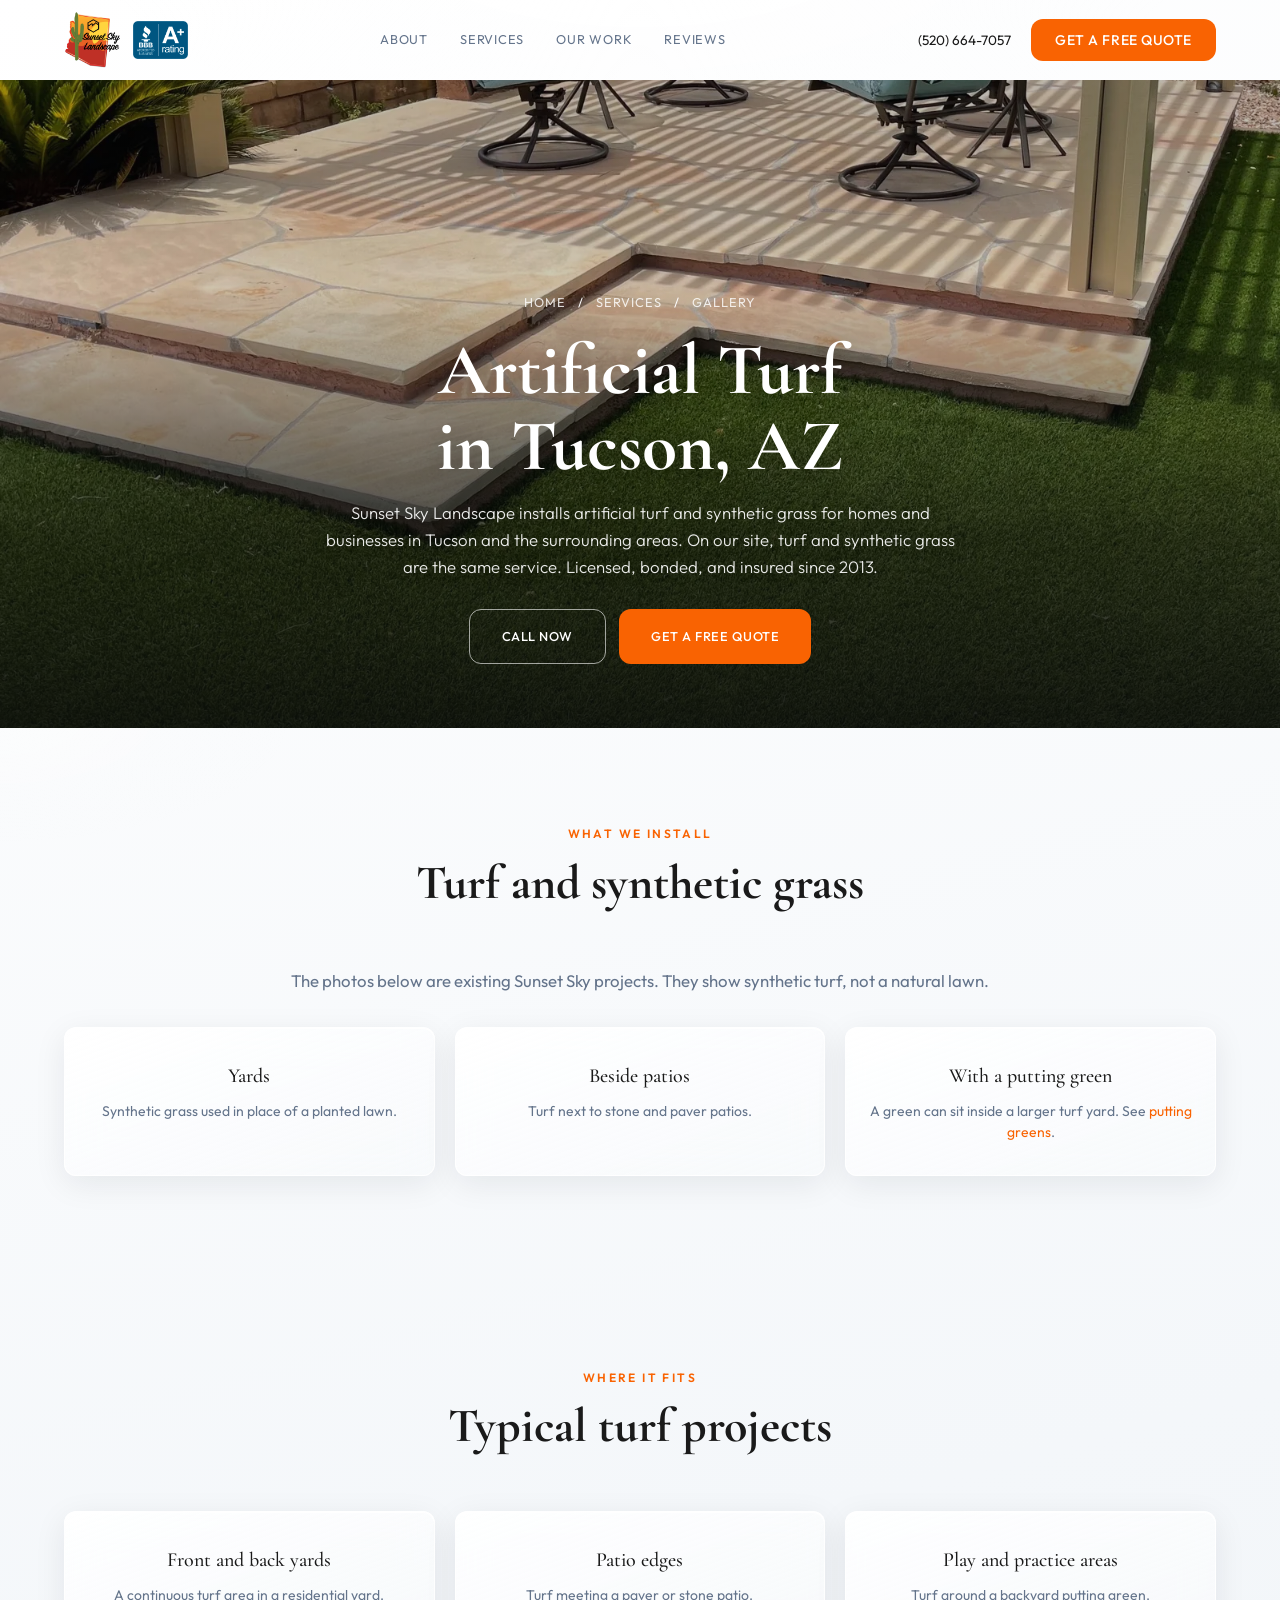
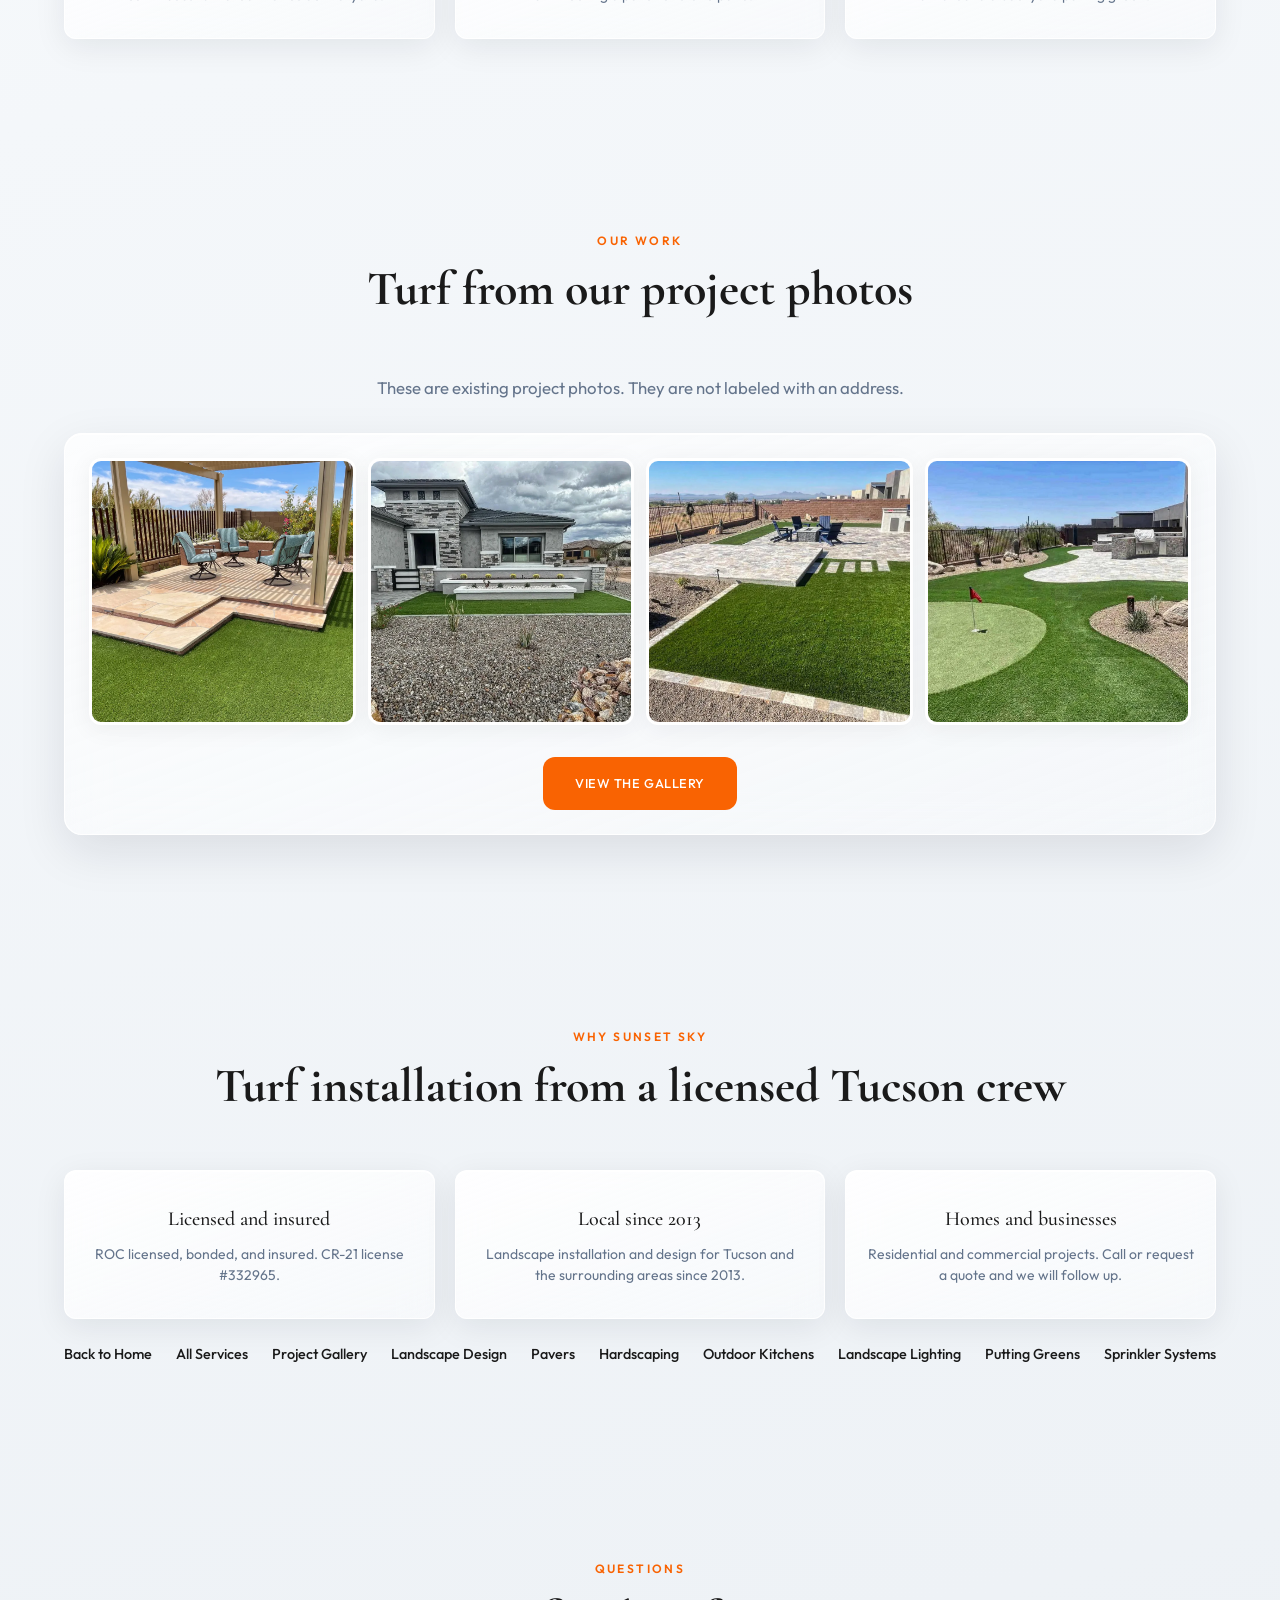
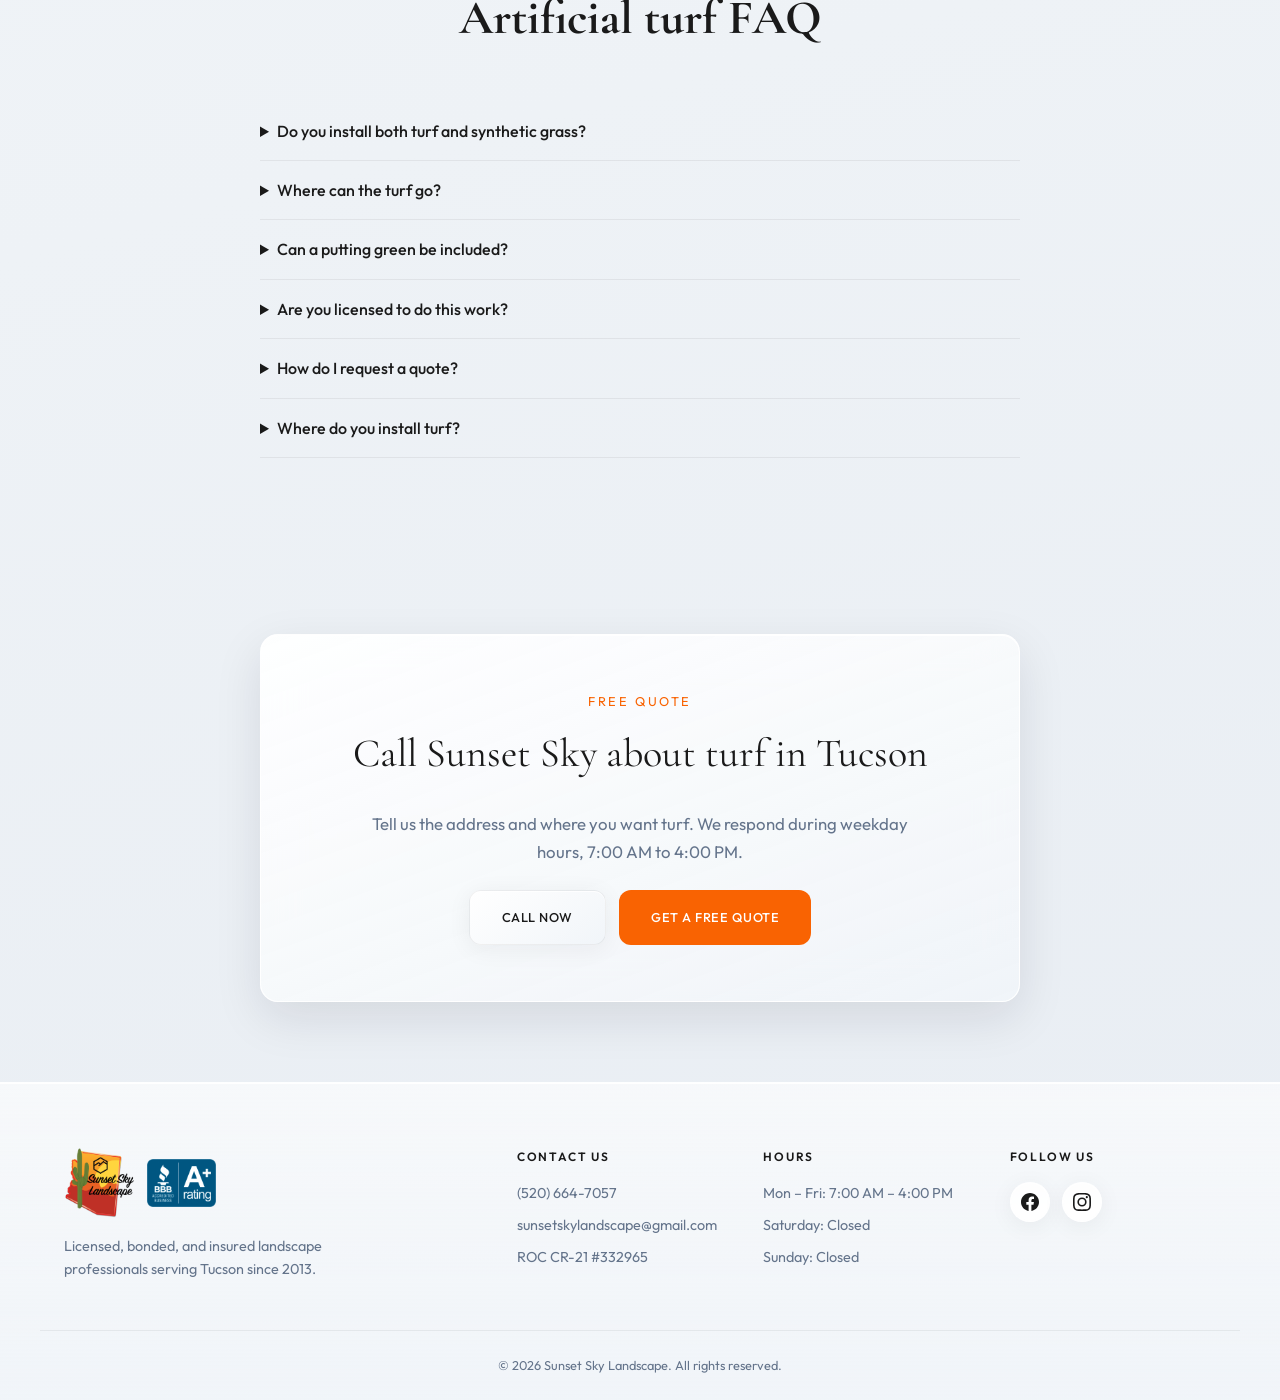
==== artificial-turf-tucson/index.html @ 6f034a9a "Publish the Tucson homepage, service pages, and gallery updates. The live site needs the new headlin" ====
<!DOCTYPE html>
<html lang="en">
<head>
  <meta charset="UTF-8">
  <meta name="viewport" content="width=device-width, initial-scale=1.0">
  <meta name="description" content="Artificial turf and synthetic grass installation in Tucson, Arizona. Licensed ROC CR-21 #332965. Call (520) 664-7057 for a free quote.">
  <title>Artificial Turf in Tucson, AZ | Sunset Sky Landscape</title>
  <link rel="canonical" href="https://www.sunsetskylandscape.com/artificial-turf-tucson/">
  <meta name="robots" content="index, follow">
  <meta property="og:type" content="website">
  <meta property="og:site_name" content="Sunset Sky Landscape & Design">
  <meta property="og:locale" content="en_US">
  <meta property="og:title" content="Artificial Turf in Tucson, AZ | Sunset Sky Landscape">
  <meta property="og:description" content="Artificial turf and synthetic grass installation in Tucson, Arizona. Licensed ROC CR-21 #332965. Call (520) 664-7057 for a free quote.">
  <meta property="og:url" content="https://www.sunsetskylandscape.com/artificial-turf-tucson/">
  <meta property="og:image" content="https://www.sunsetskylandscape.com/assets/gallery/gallery-36.jpg">
  <meta property="og:image:type" content="image/jpeg">
  <meta property="og:image:width" content="1600">
  <meta property="og:image:height" content="1600">
  <meta property="og:image:alt" content="Artificial turf beside a stone patio">
  <meta name="twitter:card" content="summary_large_image">
  <meta name="twitter:title" content="Artificial Turf in Tucson, AZ | Sunset Sky Landscape">
  <meta name="twitter:description" content="Artificial turf and synthetic grass installation in Tucson, Arizona. Licensed ROC CR-21 #332965. Call (520) 664-7057 for a free quote.">
  <meta name="twitter:image" content="https://www.sunsetskylandscape.com/assets/gallery/gallery-36.jpg">
  <meta name="twitter:image:alt" content="Artificial turf beside a stone patio">
  <link rel="icon" href="../favicon.png" type="image/png">
  <link rel="icon" type="image/png" sizes="32x32" href="../assets/favicon-32x32.png">
  <link rel="icon" type="image/png" sizes="16x16" href="../assets/favicon-16x16.png">
  <link rel="apple-touch-icon" sizes="180x180" href="../assets/apple-touch-icon.png">
  <link rel="preconnect" href="https://fonts.googleapis.com">
  <link rel="preconnect" href="https://fonts.gstatic.com" crossorigin>
  <link rel="preload" as="style" href="https://fonts.googleapis.com/css2?family=Cormorant+Garamond:ital,wght@0,700;1,600&family=Outfit:wght@300;400;500;600&display=swap">
  <link href="https://fonts.googleapis.com/css2?family=Cormorant+Garamond:ital,wght@0,700;1,600&family=Outfit:wght@300;400;500;600&display=swap" rel="stylesheet">
  <link rel="stylesheet" href="../css/styles.css">
  <script type="application/ld+json">
  {
  "@context": "https://schema.org",
  "@graph": [
    {
      "@type": "LocalBusiness",
      "@id": "https://www.sunsetskylandscape.com/#business",
      "name": "Sunset Sky Landscape & Design",
      "url": "https://www.sunsetskylandscape.com/",
      "telephone": "+1-520-664-7057",
      "email": "sunsetskylandscape@gmail.com",
      "image": "https://www.sunsetskylandscape.com/assets/gallery/gallery-36.jpg",
      "logo": "https://www.sunsetskylandscape.com/assets/logo-dark.png",
      "description": "Sunset Sky Landscape \u2014 licensed, bonded, and insured landscape design and construction serving Tucson, Arizona since 2013.",
      "areaServed": {
        "@type": "AdministrativeArea",
        "name": "Tucson, Arizona and surrounding areas"
      },
      "openingHoursSpecification": {
        "@type": "OpeningHoursSpecification",
        "dayOfWeek": [
          "Monday",
          "Tuesday",
          "Wednesday",
          "Thursday",
          "Friday"
        ],
        "opens": "07:00",
        "closes": "16:00"
      },
      "sameAs": [
        "https://www.facebook.com/profile.php?id=61554615100524",
        "https://www.instagram.com/sunsetskylandscape/"
      ]
    },
    {
      "@type": "Service",
      "@id": "https://www.sunsetskylandscape.com/artificial-turf-tucson/#service",
      "name": "Artificial Turf",
      "serviceType": "Artificial turf installation",
      "url": "https://www.sunsetskylandscape.com/artificial-turf-tucson/",
      "areaServed": {
        "@type": "AdministrativeArea",
        "name": "Tucson, Arizona and surrounding areas"
      },
      "provider": {
        "@id": "https://www.sunsetskylandscape.com/#business"
      }
    },
    {
      "@type": "FAQPage",
      "@id": "https://www.sunsetskylandscape.com/artificial-turf-tucson/#faq",
      "mainEntity": [
        {
          "@type": "Question",
          "name": "Do you install both turf and synthetic grass?",
          "acceptedAnswer": {
            "@type": "Answer",
            "text": "Yes. On our site, Turf & Synthetic Grass is one service. This page covers both."
          }
        },
        {
          "@type": "Question",
          "name": "Where can the turf go?",
          "acceptedAnswer": {
            "@type": "Answer",
            "text": "Yards, and the ground beside patios and putting greens. The project photos show those uses."
          }
        },
        {
          "@type": "Question",
          "name": "Can a putting green be included?",
          "acceptedAnswer": {
            "@type": "Answer",
            "text": "Yes. Putting greens are a separate listed service, and one of our photos shows a green set into a turf yard."
          }
        },
        {
          "@type": "Question",
          "name": "Are you licensed to do this work?",
          "acceptedAnswer": {
            "@type": "Answer",
            "text": "Yes. Sunset Sky Landscape is licensed, bonded, and insured. Our Arizona ROC license is CR-21 #332965. We have served Tucson and the surrounding areas since 2013."
          }
        },
        {
          "@type": "Question",
          "name": "How do I request a quote?",
          "acceptedAnswer": {
            "@type": "Answer",
            "text": "Call (520) 664-7057 or use the free quote form. We are open Monday through Friday, 7:00 AM to 4:00 PM."
          }
        },
        {
          "@type": "Question",
          "name": "Where do you install turf?",
          "acceptedAnswer": {
            "@type": "Answer",
            "text": "We serve Tucson, Arizona and the surrounding areas."
          }
        }
      ]
    }
  ]
}
  </script>
</head>
<body>

  <header class="header header--solid-page" id="header">
    <div class="header__inner container">
      <div class="header__brand">
        <a href="../index.html" class="logo">
          <img src="../assets/logo-dark.png" alt="Sunset Sky Landscape & Design" class="logo__img logo__img--loaded">
          <span class="logo__text">
            <span class="logo__main">Sunset Sky</span>
            <span class="logo__sub">Landscape & Design</span>
          </span>
        </a>
        <a class="header__bbb" href="https://www.bbb.org/us/az/tucson/profile/landscape-contractors/sunset-sky-landscape-and-design-1286-20107094" target="_blank" rel="noopener noreferrer" aria-label="BBB Accredited Business — A+ Rating">
          <img src="../assets/bbb-accredited.png" alt="" width="55" height="38" decoding="async">
        </a>
      </div>
      <nav class="nav" id="nav">
        <a href="../index.html#about" class="nav__link">About</a>
        <a href="../index.html#services" class="nav__link">Services</a>
        <a href="../gallery.html" class="nav__link">Our Work</a>
        <a href="../index.html#reviews" class="nav__link">Reviews</a>
      </nav>
      <div class="header__actions">
        <a href="tel:5206647057" class="header__phone">(520) 664-7057</a>
        <button type="button" class="btn btn--primary" data-open-quote>Get a Free Quote</button>
        <button type="button" class="nav-toggle" id="nav-toggle" aria-label="Open menu" aria-expanded="false">
          <span></span><span></span><span></span>
        </button>
      </div>
    </div>
  </header>

  <main class="service-page">
    <section class="service-hero">
      
      <div class="service-hero__media">
        <img src="../assets/gallery/gallery-36.webp" srcset="../assets/gallery/gallery-36-960.webp 960w, ../assets/gallery/gallery-36.webp 1600w" sizes="100vw" alt="Artificial turf beside a stone patio" width="1600" height="1600" fetchpriority="high" decoding="async">
      </div>
      <div class="service-hero__overlay"></div>
      <div class="service-hero__content">
        <nav class="service-crumbs" aria-label="Breadcrumb">
          <a href="../index.html">Home</a>
          <span aria-hidden="true">/</span>
          <a href="../index.html#services">Services</a>
          <span aria-hidden="true">/</span>
          <a href="../gallery.html">Gallery</a>
        </nav>
        <h1>Artificial Turf<br> in Tucson, AZ</h1>
        <p class="service-hero__lead">Sunset Sky Landscape installs artificial turf and synthetic grass for homes and businesses in Tucson and the surrounding areas. On our site, turf and synthetic grass are the same service. Licensed, bonded, and insured since 2013.</p>
        <div class="service-actions">
          <a href="tel:5206647057" class="btn btn--outline btn--lg">Call Now</a>
          <button type="button" class="btn btn--primary btn--lg" data-open-quote>Get a Free Quote</button>
        </div>
      </div>
    </section>

    <section class="section">
      <div class="container">
        <div class="section-header">
          <span class="section-label">What we install</span>
          <h2 class="section-title">Turf and synthetic grass</h2>
        </div>
        <div class="service-copy">
          <p class="section-body">The photos below are existing Sunset Sky projects. They show synthetic turf, not a natural lawn.</p>
        </div>
                <div class="service-grid">
          <article class="highlight-card">
            <h3>Yards</h3>
            <p>Synthetic grass used in place of a planted lawn.</p>
          </article>
          <article class="highlight-card">
            <h3>Beside patios</h3>
            <p>Turf next to stone and paver patios.</p>
          </article>
          <article class="highlight-card">
            <h3>With a putting green</h3>
            <p>A green can sit inside a larger turf yard. See <a href="../putting-greens-tucson/">putting greens</a>.</p>
          </article>
        </div>
      </div>
    </section>
    <section class="section">
      <div class="container">
        <div class="section-header">
          <span class="section-label">Where it fits</span>
          <h2 class="section-title">Typical turf projects</h2>
        </div>
                <div class="service-grid">
          <article class="highlight-card">
            <h3>Front and back yards</h3>
            <p>A continuous turf area in a residential yard.</p>
          </article>
          <article class="highlight-card">
            <h3>Patio edges</h3>
            <p>Turf meeting a paver or stone patio.</p>
          </article>
          <article class="highlight-card">
            <h3>Play and practice areas</h3>
            <p>Turf around a backyard putting green.</p>
          </article>
        </div>
      </div>
    </section>
    <section class="section" id="project-photos">
      <div class="container">
        <div class="section-header">
          <span class="section-label">Our work</span>
          <h2 class="section-title">Turf from our project photos</h2>
        </div>
        <div class="service-copy">
          <p class="section-body">These are existing project photos. They are not labeled with an address.</p>
        </div>
                <div class="work-panel">
          <div class="gallery__grid">
            <div class="gallery__item">
              <img src="../assets/gallery/gallery-36-960.webp" srcset="../assets/gallery/gallery-36-960.webp 960w, ../assets/gallery/gallery-36.webp 1600w" sizes="(max-width: 768px) 100vw, 280px" alt="Artificial turf beside a stone patio" width="1600" height="1600" loading="lazy" decoding="async">
            </div>
            <div class="gallery__item">
              <img src="../assets/gallery/gallery-31-960.webp" srcset="../assets/gallery/gallery-31-960.webp 878w, ../assets/gallery/gallery-31.webp 878w" sizes="(max-width: 768px) 100vw, 280px" alt="Artificial turf yard" width="878" height="878" loading="lazy" decoding="async">
            </div>
            <div class="gallery__item">
              <img src="../assets/gallery/gallery-20-960.webp" srcset="../assets/gallery/gallery-20-960.webp 875w, ../assets/gallery/gallery-20.webp 875w" sizes="(max-width: 768px) 100vw, 280px" alt="Artificial turf next to a paver patio" width="875" height="875" loading="lazy" decoding="async">
            </div>
            <div class="gallery__item">
              <img src="../assets/gallery/gallery-07-960.webp" srcset="../assets/gallery/gallery-07-960.webp 924w, ../assets/gallery/gallery-07.webp 924w" sizes="(max-width: 768px) 100vw, 280px" alt="Artificial turf with a putting green" width="924" height="924" loading="lazy" decoding="async">
            </div>
          </div>
          <div class="work-panel__action">
            <a href="../gallery.html" class="btn btn--primary btn--lg">View the Gallery</a>
          </div>
        </div>
      </div>
    </section>

        <section class="section" id="why-sunset-sky">
      <div class="container">
        <div class="section-header">
          <span class="section-label">Why Sunset Sky</span>
          <h2 class="section-title">Turf installation from a licensed Tucson crew</h2>
        </div>
                <div class="service-grid">
          <article class="highlight-card">
            <h3>Licensed and insured</h3>
            <p>ROC licensed, bonded, and insured. CR-21 license #332965.</p>
          </article>
          <article class="highlight-card">
            <h3>Local since 2013</h3>
            <p>Landscape installation and design for Tucson and the surrounding areas since 2013.</p>
          </article>
          <article class="highlight-card">
            <h3>Homes and businesses</h3>
            <p>Residential and commercial projects. Call or request a quote and we will follow up.</p>
          </article>
        </div>
        <div class="service-links">
          <a href="../index.html">Back to Home</a>
          <a href="../index.html#services">All Services</a>
          <a href="../gallery.html">Project Gallery</a>
          <a href="../landscape-design-tucson/">Landscape Design</a>
          <a href="../paver-installation-tucson/">Pavers</a>
          <a href="../hardscaping-tucson/">Hardscaping</a>
          <a href="../outdoor-kitchens-tucson/">Outdoor Kitchens</a>
          <a href="../landscape-lighting-tucson/">Landscape Lighting</a>
          <a href="../putting-greens-tucson/">Putting Greens</a>
          <a href="../sprinkler-systems-tucson/">Sprinkler Systems</a>
        </div>
      </div>
    </section>

        <section class="section" id="faq">
      <div class="container">
        <div class="section-header">
          <span class="section-label">Questions</span>
          <h2 class="section-title">Artificial turf FAQ</h2>
        </div>
                <div class="service-faq">
          <details>
            <summary>Do you install both turf and synthetic grass?</summary>
            <p>Yes. On our site, Turf & Synthetic Grass is one service. This page covers both.</p>
          </details>
          <details>
            <summary>Where can the turf go?</summary>
            <p>Yards, and the ground beside patios and putting greens. The project photos show those uses.</p>
          </details>
          <details>
            <summary>Can a putting green be included?</summary>
            <p>Yes. Putting greens are a separate listed service, and one of our photos shows a green set into a turf yard.</p>
          </details>
          <details>
            <summary>Are you licensed to do this work?</summary>
            <p>Yes. Sunset Sky Landscape is licensed, bonded, and insured. Our Arizona ROC license is CR-21 #332965. We have served Tucson and the surrounding areas since 2013.</p>
          </details>
          <details>
            <summary>How do I request a quote?</summary>
            <p>Call <a href="tel:5206647057">(520) 664-7057</a> or use the free quote form. We are open Monday through Friday, 7:00 AM to 4:00 PM.</p>
          </details>
          <details>
            <summary>Where do you install turf?</summary>
            <p>We serve Tucson, Arizona and the surrounding areas.</p>
          </details>
        </div>
      </div>
    </section>

    <section class="cta-banner">
      <div class="container cta-banner__inner">
        <p class="cta-banner__eyebrow">Free quote</p>
        <h2>Call Sunset Sky about turf in Tucson</h2>
        <p class="section-body">Tell us the address and where you want turf. We respond during weekday hours, 7:00 AM to 4:00 PM.</p>
        <div class="service-actions">
          <a href="tel:5206647057" class="btn btn--secondary btn--lg">Call Now</a>
          <button type="button" class="btn btn--primary btn--lg" data-open-quote>Get a Free Quote</button>
        </div>
      </div>
    </section>
  </main>

  <footer class="footer">
    <div class="container footer__grid">
      <div class="footer__brand">
        <div class="footer__brand-top">
          <a href="../index.html" class="logo logo--footer">
            <img src="../assets/logo-dark.png" alt="Sunset Sky Landscape & Design" class="logo__img logo__img--footer logo__img--loaded">
            <span class="logo__text">
              <span class="logo__main">Sunset Sky</span>
              <span class="logo__sub">Landscape & Design</span>
            </span>
          </a>
          <a
            class="footer__bbb"
            href="https://www.bbb.org/us/az/tucson/profile/landscape-contractors/sunset-sky-landscape-and-design-1286-20107094"
            target="_blank"
            rel="noopener noreferrer"
            aria-label="BBB Accredited Business — A+ Rating"
          >
            <img src="../assets/bbb-accredited.png" alt="" width="69" height="48" decoding="async">
          </a>
        </div>
        <p>Licensed, bonded, and insured landscape professionals serving Tucson since 2013.</p>
      </div>
      <div class="footer__contact">
        <h4>Contact Us</h4>
        <ul>
          <li><a href="tel:5206647057">(520) 664-7057</a></li>
          <li><a href="mailto:sunsetskylandscape@gmail.com">sunsetskylandscape@gmail.com</a></li>
          <li>ROC CR-21 #332965</li>
        </ul>
      </div>
      <div class="footer__hours">
        <h4>Hours</h4>
        <ul>
          <li>Mon – Fri: 7:00 AM – 4:00 PM</li>
          <li>Saturday: Closed</li>
          <li>Sunday: Closed</li>
        </ul>
      </div>
      <div class="footer__social">
        <h4>Follow Us</h4>
        <div class="footer__social-links">
          <a href="https://www.facebook.com/profile.php?id=61554615100524" target="_blank" rel="noopener noreferrer" aria-label="Facebook">
            <svg viewBox="0 0 24 24" fill="currentColor"><path d="M24 12.073c0-6.627-5.373-12-12-12s-12 5.373-12 12c0 5.99 4.388 10.954 10.125 11.854v-8.385H7.078v-3.47h3.047V9.43c0-3.007 1.792-4.669 4.533-4.669 1.312 0 2.686.235 2.686.235v2.953H15.83c-1.491 0-1.956.925-1.956 1.874v2.25h3.328l-.532 3.47h-2.796v8.385C19.612 23.027 24 18.062 24 12.073z"/></svg>
          </a>
          <a href="https://www.instagram.com/sunsetskylandscape/" target="_blank" rel="noopener noreferrer" aria-label="Instagram">
            <svg viewBox="0 0 24 24" fill="currentColor"><path d="M12 2.163c3.204 0 3.584.012 4.85.07 3.252.148 4.771 1.691 4.919 4.919.058 1.265.069 1.645.069 4.849 0 3.205-.012 3.584-.069 4.849-.149 3.225-1.664 4.771-4.919 4.919-1.266.058-1.644.07-4.85.07-3.204 0-3.584-.012-4.849-.07-3.26-.149-4.771-1.699-4.919-4.92-.058-1.265-.07-1.644-.07-4.849 0-3.204.013-3.583.07-4.849.149-3.227 1.664-4.771 4.919-4.919 1.266-.057 1.645-.069 4.849-.069zM12 0C8.741 0 8.333.014 7.053.072 2.695.272.273 2.69.073 7.052.014 8.333 0 8.741 0 12c0 3.259.014 3.668.072 4.948.2 4.358 2.618 6.78 6.98 6.98C8.333 23.986 8.741 24 12 24c3.259 0 3.668-.014 4.948-.072 4.354-.2 6.782-2.618 6.979-6.98.059-1.28.073-1.689.073-4.948 0-3.259-.014-3.667-.072-4.947-.196-4.354-2.617-6.78-6.979-6.98C15.668.014 15.259 0 12 0zm0 5.838a6.162 6.162 0 100 12.324 6.162 6.162 0 000-12.324zM12 16a4 4 0 110-8 4 4 0 010 8zm6.406-11.845a1.44 1.44 0 100 2.881 1.44 1.44 0 000-2.881z"/></svg>
          </a>
        </div>
      </div>
    </div>
    <div class="footer__bottom container">
      <p>&copy; 2026 Sunset Sky Landscape. All rights reserved.</p>
    </div>
  </footer>

  <div class="modal" id="quote-modal" aria-hidden="true">
    <div class="modal__backdrop" data-close-quote></div>
    <div class="modal__dialog" role="dialog" aria-labelledby="quote-modal-title" aria-modal="true">
      <button type="button" class="modal__close" data-close-quote aria-label="Close form">
        <svg viewBox="0 0 24 24" fill="none" stroke="currentColor" stroke-width="2"><path d="M18 6L6 18M6 6l12 12"/></svg>
      </button>

      <div class="modal__header">
        <h2 id="quote-modal-title">Request a Complimentary Quote</h2>
        <p>Schedule a complimentary landscape consultation or send us a question. We'll respond promptly.</p>
      </div>

      <form class="quote-form" id="quote-form" novalidate>
        <div class="form-row form-row--2">
          <div class="form-group">
            <label for="first-name">First Name <span class="required">*</span></label>
            <input type="text" id="first-name" name="first_name" required autocomplete="given-name">
          </div>
          <div class="form-group">
            <label for="last-name">Last Name <span class="required">*</span></label>
            <input type="text" id="last-name" name="last_name" required autocomplete="family-name">
          </div>
        </div>

        <fieldset class="form-group">
          <legend>How may we help you? <span class="required">*</span></legend>
          <div class="form-checkboxes">
            <label class="form-checkbox"><input type="radio" name="help_type" value="consultation" required> Landscape consultation</label>
            <label class="form-checkbox"><input type="radio" name="help_type" value="services"> Question about services</label>
            <label class="form-checkbox"><input type="radio" name="help_type" value="comments"> Comments</label>
            <label class="form-checkbox"><input type="radio" name="help_type" value="feedback"> Review or feedback</label>
          </div>
        </fieldset>

        <fieldset class="form-group">
          <legend>Preferred contact method <span class="required">*</span></legend>
          <div class="form-checkboxes form-checkboxes--inline">
            <label class="form-checkbox"><input type="radio" name="contact_pref" value="phone" required> Phone</label>
            <label class="form-checkbox"><input type="radio" name="contact_pref" value="email"> Email</label>
            <label class="form-checkbox"><input type="radio" name="contact_pref" value="no_pref"> No preference</label>
          </div>
        </fieldset>

        <div class="form-group">
          <label for="address">Address for Quote <span class="required">*</span></label>
          <input type="text" id="address" name="address" required autocomplete="street-address">
        </div>

        <div class="form-row form-row--2">
          <div class="form-group">
            <label for="email">Email <span class="required">*</span></label>
            <input type="email" id="email" name="email" required autocomplete="email">
          </div>
          <div class="form-group">
            <label for="phone">Phone <span class="required">*</span></label>
            <input type="tel" id="phone" name="phone" required autocomplete="tel">
          </div>
        </div>

        <div class="form-group">
          <label for="message">Questions or Comments <span class="required">*</span></label>
          <textarea id="message" name="message" rows="4" required placeholder="Tell us about your project…"></textarea>
        </div>

        <div class="form-actions">
          <button type="submit" class="btn btn--primary btn--full">Submit Request</button>
        </div>

        <p class="form-note" id="form-status" hidden></p>
      </form>

      <div class="form-success" id="form-success" hidden aria-live="polite">
        <div class="form-success__icon" aria-hidden="true">
          <svg viewBox="0 0 64 64" fill="none">
            <circle cx="32" cy="32" r="30" stroke="currentColor" stroke-width="3"/>
            <path d="M20 33l8 8 16-18" stroke="currentColor" stroke-width="3" stroke-linecap="round" stroke-linejoin="round"/>
          </svg>
        </div>
        <h3 class="form-success__title">Your request has been sent!</h3>
        <p class="form-success__text">Our team will be in touch soon.</p>
        <button type="button" class="btn btn--primary" data-close-quote>Close</button>
      </div>
    </div>
  </div>

  <script>window.va=window.va||function(){(window.vaq=window.vaq||[]).push(arguments);};</script>
  <script defer src="/_vercel/insights/script.js"></script>
  <script src="../js/form-config.js"></script>
  <script src="../js/analytics.js"></script>
  <script src="../js/main.js"></script>
</body>
</html>
---- css/styles.css ----
/* ============================================
   Sunset Sky Landscape — Premium Site Styles
   ============================================ */

:root {
  --color-bg: #f8f9fb;
  --color-bg-dark: #1a1a1a;
  --color-bg-cream: #ffffff;
  --color-surface: rgba(255, 255, 255, 0.72);
  --color-text: #1a1a1a;
  --color-text-light: #ffffff;
  --color-text-muted: #64748b;
  --color-accent: #f96302;
  --color-accent-dark: #e85800;
  --color-accent-light: #ff8534;
  --color-border: rgba(0, 0, 0, 0.06);
  --shadow-soft: 0 4px 24px rgba(15, 23, 42, 0.06);
  --shadow-glass: 0 8px 32px rgba(15, 23, 42, 0.08), inset 0 1px 0 rgba(255, 255, 255, 0.95);
  --shadow-lift: 0 16px 48px rgba(15, 23, 42, 0.1);

  --font-display: 'Cormorant Garamond', Georgia, serif;
  --font-body: 'Outfit', system-ui, sans-serif;

  --header-height: 80px;
  --container: 1200px;
  --radius: 12px;
  --transition: 0.35s cubic-bezier(0.4, 0, 0.2, 1);
}

*, *::before, *::after {
  box-sizing: border-box;
  margin: 0;
  padding: 0;
}

html {
  scroll-behavior: smooth;
  scroll-padding-top: var(--header-height);
}

body {
  font-family: var(--font-body);
  font-size: 16px;
  line-height: 1.65;
  color: var(--color-text);
  background:
    linear-gradient(165deg, #ffffff 0%, #f4f7fa 35%, #eef2f6 70%, #e8edf3 100%);
  -webkit-font-smoothing: antialiased;
  position: relative;
}

body::before {
  content: '';
  position: fixed;
  inset: 0;
  background:
    radial-gradient(ellipse 80% 50% at 50% -10%, rgba(255, 255, 255, 0.95) 0%, transparent 55%),
    radial-gradient(ellipse 60% 40% at 100% 50%, rgba(255, 255, 255, 0.4) 0%, transparent 50%),
    radial-gradient(ellipse 50% 30% at 0% 80%, rgba(255, 255, 255, 0.35) 0%, transparent 45%);
  pointer-events: none;
  z-index: 0;
}

body > * {
  position: relative;
  z-index: 1;
}

img {
  display: block;
  max-width: 100%;
  height: auto;
}

a {
  color: inherit;
  text-decoration: none;
  transition: color var(--transition);
}

a:hover {
  color: var(--color-accent);
}

ul {
  list-style: none;
}

button {
  font-family: inherit;
  cursor: pointer;
  border: none;
  background: none;
}

.container {
  width: 100%;
  max-width: var(--container);
  margin: 0 auto;
  padding: 0 1.5rem;
}

.section {
  padding: 6rem 0;
}

.section--dark {
  background: transparent;
}

.section--cream {
  background: transparent;
}

.section--reflective {
  background: linear-gradient(180deg, rgba(255, 255, 255, 0.5) 0%, rgba(248, 250, 252, 0.3) 100%);
}

.section-label {
  display: block;
  font-size: 0.75rem;
  font-weight: 600;
  letter-spacing: 0.2em;
  text-transform: uppercase;
  color: var(--color-accent);
  margin-bottom: 0.75rem;
}

.section-label--light {
  color: var(--color-accent-light);
}

.section-title {
  font-family: var(--font-display);
  font-size: clamp(2rem, 4vw, 3rem);
  font-weight: 700;
  line-height: 1.15;
  margin-bottom: 1rem;
}

.section-title--light {
  color: var(--color-text-light);
}

.section-body {
  font-size: 1.05rem;
  color: var(--color-text-muted);
  max-width: 560px;
}

.section-body--light {
  color: rgba(245, 240, 232, 0.7);
}

.section-header {
  text-align: center;
  margin-bottom: 3.5rem;
}

.section-header .section-body {
  margin: 0 auto;
}

/* Buttons */
.btn {
  display: inline-flex;
  align-items: center;
  justify-content: center;
  gap: 0.5rem;
  padding: 0.75rem 1.5rem;
  font-size: 0.875rem;
  font-weight: 500;
  letter-spacing: 0.04em;
  text-transform: uppercase;
  border-radius: var(--radius);
  transition: all var(--transition);
  white-space: nowrap;
}

.btn--primary {
  background: var(--color-accent);
  color: #fff;
}

.btn--primary:hover {
  background: var(--color-accent-dark);
  color: #fff;
  transform: translateY(-1px);
  box-shadow: 0 8px 24px rgba(249, 99, 2, 0.4);
}

.btn--secondary {
  background: linear-gradient(145deg, #ffffff 0%, #f1f5f9 100%);
  color: var(--color-text);
  border: 1px solid var(--color-border);
  box-shadow: var(--shadow-soft), inset 0 1px 0 rgba(255, 255, 255, 0.9);
}

.btn--secondary:hover {
  background: #ffffff;
  color: var(--color-accent);
  box-shadow: var(--shadow-lift);
}

.btn--outline {
  border: 1.5px solid rgba(255, 255, 255, 0.6);
  color: #fff;
  background: transparent;
}

.btn--outline:hover {
  background: rgba(255, 255, 255, 0.1);
  border-color: #fff;
  color: #fff;
}

.btn--lg {
  padding: 1rem 2rem;
  font-size: 0.8rem;
}

.btn--full {
  width: 100%;
}

.btn:disabled {
  opacity: 0.65;
  cursor: not-allowed;
  transform: none;
}

/* Header */
.header {
  position: fixed;
  top: 0;
  left: 0;
  right: 0;
  z-index: 100;
  height: var(--header-height);
  background: transparent;
}

.gallery-page__header .section-body {
  margin: 0 auto;
}

.header__inner {
  display: flex;
  align-items: center;
  justify-content: space-between;
  height: 100%;
  gap: 1.5rem;
  position: relative;
  z-index: 1;
}

.header__brand {
  display: flex;
  align-items: center;
  gap: 0.75rem;
  flex-shrink: 0;
  position: relative;
  z-index: 2;
  isolation: isolate;
}

.header__brand .logo {
  position: relative;
  z-index: 1;
  overflow: hidden;
}

.header__bbb {
  position: relative;
  z-index: 2;
  display: block;
  flex-shrink: 0;
  line-height: 0;
  cursor: pointer;
  transition: opacity var(--transition);
}

.header__bbb:hover {
  opacity: 0.9;
  color: inherit;
}

.header__bbb img {
  display: block;
  height: 38px;
  width: auto;
  max-width: none;
}

.logo {
  display: flex;
  align-items: center;
  line-height: 1.1;
  color: var(--color-text);
  flex-shrink: 0;
  gap: 0.5rem;
}

.logo:hover {
  color: var(--color-text);
}

.logo__img {
  height: 58px;
  width: auto;
  max-width: 240px;
  object-fit: contain;
  display: none;
}

.logo__img--footer {
  height: 72px;
  max-width: 280px;
}

.logo__img--loaded {
  display: block;
}

.logo__img--loaded + .logo__text {
  display: none;
}

.logo__text {
  display: flex;
  flex-direction: column;
}

.logo--footer .logo__img--footer.logo__img--loaded + .logo__text {
  display: none;
}

.logo--footer .logo__main {
  color: #fff;
}

.logo--footer .logo__sub {
  color: rgba(255, 255, 255, 0.6);
}

.logo__main {
  font-family: var(--font-display);
  font-size: 1.35rem;
  font-weight: 500;
  letter-spacing: 0.02em;
}

.logo__sub {
  font-size: 0.65rem;
  font-weight: 400;
  letter-spacing: 0.18em;
  text-transform: uppercase;
  opacity: 0.75;
}

.nav {
  display: flex;
  gap: 2rem;
}

.nav__link {
  font-size: 0.8rem;
  font-weight: 400;
  letter-spacing: 0.06em;
  text-transform: uppercase;
  color: var(--color-text-muted);
  transition: color var(--transition);
}

.nav__link:hover {
  color: var(--color-accent);
}

.header__actions {
  display: flex;
  align-items: center;
  gap: 1.25rem;
}

.header__phone {
  font-size: 0.85rem;
  color: var(--color-text);
  display: none;
  transition: color var(--transition);
}

.header__phone:hover {
  color: var(--color-accent);
}

.nav-toggle {
  display: none;
  flex-direction: column;
  gap: 5px;
  padding: 4px;
}

.nav-toggle span {
  display: block;
  width: 22px;
  height: 2px;
  background: var(--color-text);
  transition: var(--transition);
}

/* Hero */
.hero {
  position: relative;
  height: 100vh;
  min-height: 600px;
  display: flex;
  align-items: flex-end;
  overflow: hidden;
}

.hero__media {
  position: absolute;
  inset: 0;
}

.hero__video {
  position: absolute;
  inset: 0;
  width: 100%;
  height: 100%;
  object-fit: cover;
  display: none;
}

.hero__video--ready {
  display: block;
}

.hero__poster {
  position: absolute;
  inset: 0;
  background-size: cover;
  background-position: center;
}

.hero__poster img {
  width: 100%;
  height: 100%;
  object-fit: cover;
}

.hero__poster--hidden {
  opacity: 0;
  pointer-events: none;
}

.hero__overlay {
  position: absolute;
  inset: 0;
  z-index: 1;
  background:
    linear-gradient(
      180deg,
      rgba(8, 10, 10, 0.35) 0%,
      rgba(8, 10, 10, 0.2) 35%,
      rgba(8, 10, 10, 0.72) 72%,
      rgba(8, 10, 10, 0.88) 100%
    );
}

.hero::before {
  content: '';
  position: absolute;
  top: 0;
  left: 0;
  right: 0;
  height: 110px;
  z-index: 2;
  background: linear-gradient(
    180deg,
    rgba(255, 255, 255, 1) 0%,
    rgba(255, 255, 255, 0.85) 40%,
    rgba(255, 255, 255, 0) 100%
  );
  pointer-events: none;
}

.hero::after {
  display: none;
}

.hero__content {
  position: relative;
  z-index: 3;
  width: 100%;
  max-width: 900px;
  margin: 0 auto;
  text-align: center;
  padding: 0 1.5rem calc(4.5rem + env(safe-area-inset-bottom, 0px));
}

.hero__eyebrow {
  display: inline-flex;
  align-items: center;
  justify-content: center;
  gap: 0.75rem;
  font-size: 0.72rem;
  font-weight: 600;
  letter-spacing: 0.18em;
  text-transform: uppercase;
  color: var(--color-accent-light);
  margin-bottom: 1.35rem;
}

.hero__eyebrow-mark {
  display: inline-block;
  width: 2rem;
  height: 2px;
  background: var(--color-accent);
  flex-shrink: 0;
}

.hero__title {
  font-family: var(--font-display);
  font-size: clamp(2.75rem, 7vw, 5rem);
  font-weight: 700;
  line-height: 1.02;
  letter-spacing: 0.01em;
  text-transform: none;
  color: #fff;
  margin-bottom: 1.35rem;
  text-shadow: 0 4px 32px rgba(0, 0, 0, 0.45);
}

.hero__title-main,
.hero__title-sub {
  display: block;
}

.hero__title-main {
  white-space: nowrap;
}

.hero__title-sub {
  margin-top: 0.12em;
  font-size: 0.82em;
  font-weight: 600;
  font-style: italic;
  letter-spacing: 0.01em;
  color: var(--color-accent-light);
  opacity: 1;
}

.hero__subtitle {
  font-size: 1.05rem;
  font-weight: 300;
  color: rgba(255, 255, 255, 0.86);
  margin: 0 auto 2rem;
  max-width: 34rem;
  text-shadow: 0 1px 14px rgba(0, 0, 0, 0.35);
}

.hero__cta {
  display: flex;
  flex-wrap: wrap;
  gap: 1rem;
  justify-content: center;
  position: relative;
  z-index: 4;
}

.hero__cta .btn--primary {
  box-shadow: 0 4px 20px rgba(249, 99, 2, 0.5);
}

.hero__cta .btn--outline {
  border-color: #fff;
  background: rgba(0, 0, 0, 0.25);
  backdrop-filter: blur(4px);
}

/* Intro */
.intro__content {
  max-width: 720px;
  margin: 0 auto;
  text-align: center;
  background: var(--color-surface);
  backdrop-filter: blur(16px);
  -webkit-backdrop-filter: blur(16px);
  padding: 3rem;
  border-radius: var(--radius);
  border: 1px solid rgba(255, 255, 255, 0.9);
  box-shadow: var(--shadow-glass);
}

.intro__content .section-body {
  margin: 0 auto 1.5rem;
}

/* Highlights */
.highlights {
  padding: 4rem 0;
  background: transparent;
}

.highlights__grid {
  display: grid;
  grid-template-columns: repeat(4, 1fr);
  gap: 1.25rem;
}

.highlight-card {
  text-align: center;
  padding: 2rem 1.25rem;
  background: linear-gradient(160deg, rgba(255, 255, 255, 0.92) 0%, rgba(248, 250, 252, 0.75) 100%);
  backdrop-filter: blur(16px);
  -webkit-backdrop-filter: blur(16px);
  border: 1px solid rgba(255, 255, 255, 0.95);
  border-radius: var(--radius);
  box-shadow: var(--shadow-glass);
  transition: transform var(--transition), box-shadow var(--transition);
}

.highlight-card:hover {
  transform: translateY(-4px);
  box-shadow: var(--shadow-lift);
}

.highlight-card__icon {
  width: 48px;
  height: 48px;
  margin: 0 auto 1rem;
  color: var(--color-accent);
}

.highlight-card__icon svg {
  width: 100%;
  height: 100%;
}

.highlight-card h3 {
  font-family: var(--font-display);
  font-size: 1.25rem;
  font-weight: 500;
  margin-bottom: 0.5rem;
}

.highlight-card p {
  font-size: 0.875rem;
  color: var(--color-text-muted);
  line-height: 1.5;
}

.highlight-card a {
  color: var(--color-accent);
}

/* Services */
.services__grid {
  display: grid;
  grid-template-columns: repeat(4, 1fr);
  gap: 1rem;
}

.service-item {
  padding: 1.25rem 1.5rem;
  background: linear-gradient(160deg, rgba(255, 255, 255, 0.95) 0%, rgba(241, 245, 249, 0.8) 100%);
  border: 1px solid rgba(255, 255, 255, 0.95);
  border-radius: var(--radius);
  font-size: 0.9rem;
  font-weight: 500;
  color: var(--color-text);
  text-align: center;
  box-shadow: var(--shadow-soft), inset 0 1px 0 rgba(255, 255, 255, 1);
  transition: all var(--transition);
}

.service-item:hover {
  background: #ffffff;
  border-color: rgba(249, 99, 2, 0.25);
  color: var(--color-accent);
  transform: translateY(-3px);
  box-shadow: var(--shadow-lift), 0 0 0 1px rgba(249, 99, 2, 0.1);
}

.service-item a {
  display: flex;
  align-items: center;
  justify-content: center;
  margin: -1.25rem -1.5rem;
  padding: 1.25rem 1.5rem;
  min-height: 100%;
  color: inherit;
}

/* Gallery — uniform square grid */
.work-panel {
  padding: 1.5rem;
  background: linear-gradient(160deg, rgba(255, 255, 255, 0.75) 0%, rgba(248, 250, 252, 0.55) 100%);
  backdrop-filter: blur(20px);
  -webkit-backdrop-filter: blur(20px);
  border: 1px solid rgba(255, 255, 255, 0.95);
  border-radius: calc(var(--radius) * 1.5);
  box-shadow: var(--shadow-lift), inset 0 1px 0 rgba(255, 255, 255, 1);
}

.gallery__grid {
  display: grid;
  grid-template-columns: repeat(4, 1fr);
  gap: 0.75rem;
}

.gallery__grid--preview {
  grid-template-columns: repeat(3, 1fr);
}
.work-panel__action {
  display: flex;
  justify-content: center;
  margin-top: 2rem;
}

.gallery-page {
  padding-top: calc(var(--header-height) + 3rem);
  padding-bottom: 4rem;
}

.gallery-page__header {
  text-align: center;
  margin-bottom: 2.5rem;
}

.gallery-page__back {
  display: inline-flex;
  align-items: center;
  gap: 0.35rem;
  font-size: 0.85rem;
  font-weight: 500;
  color: var(--color-text-muted);
  margin-bottom: 1rem;
  transition: color var(--transition);
}

.gallery-page__back:hover {
  color: var(--color-accent);
}

.gallery-page__back svg {
  width: 18px;
  height: 18px;
}

.gallery__item {
  position: relative;
  overflow: hidden;
  border-radius: var(--radius);
  cursor: pointer;
  aspect-ratio: 1;
  background: #fff;
  border: 3px solid rgba(255, 255, 255, 0.95);
  box-shadow: var(--shadow-soft);
  transition: box-shadow var(--transition), transform var(--transition);
}

.gallery__item:hover {
  box-shadow: var(--shadow-lift);
  transform: translateY(-2px);
}

.gallery__item img {
  width: 100%;
  height: 100%;
  object-fit: cover;
  transition: transform 0.6s ease;
}

.gallery__item:hover img {
  transform: scale(1.06);
}

/* Reviews */
.reviews.section {
  padding: 4.5rem 0 4rem;
}

.reviews .section-header {
  margin-bottom: 2rem;
}

.g-reviews {
  max-width: 680px;
  margin: 0 auto;
  background: #fff;
  border: 1px solid #dadce0;
  border-radius: 8px;
  overflow: hidden;
  font-family: Roboto, Arial, sans-serif;
  color: #1f1f1f;
}

.g-summary,
.g-review {
  display: block;
  padding: 16px 20px 18px;
  color: #1f1f1f;
  background: #fff;
}

.g-review {
  border-top: 1px solid #e8eaed;
}

.g-summary:hover,
.g-review:hover {
  color: #1f1f1f;
  background: #f8f9fa;
}

.g-summary {
  display: flex;
  align-items: center;
  gap: 28px;
}

.g-bars {
  flex: 1;
  display: flex;
  flex-direction: column;
  gap: 6px;
  min-width: 0;
}

.g-bar {
  display: flex;
  align-items: center;
  gap: 10px;
  font-size: 12px;
  line-height: 16px;
  color: #5e5e5e;
}

.g-bar > span:first-child {
  width: 8px;
  flex-shrink: 0;
}

.g-bar__track {
  flex: 1;
  height: 8px;
  background: #e8eaed;
  border-radius: 999px;
  overflow: hidden;
}

.g-bar__fill {
  display: block;
  height: 100%;
  background: #ffbb29;
  border-radius: 999px;
}

.g-bar__fill--min {
  min-width: 6px;
}

.g-score {
  flex-shrink: 0;
  width: 112px;
  text-align: center;
}

.g-score__num {
  font-size: 45px;
  line-height: 1;
  font-weight: 400;
  color: #1f1f1f;
}

.g-score .g-stars {
  justify-content: center;
  margin-top: 4px;
}

.g-score__count {
  margin-top: 2px;
  font-size: 14px;
  line-height: 20px;
  color: #5e5e5e;
}

.g-stars {
  display: inline-flex;
  align-items: center;
  line-height: 0;
}

.g-stars svg {
  width: 16px;
  height: 16px;
  fill: #ffbb29;
}

.g-star {
  position: relative;
  width: 16px;
  height: 16px;
}

.g-star svg {
  position: absolute;
  inset: 0;
}

.g-star svg:first-child {
  fill: #e8eaed;
}

.g-star--part svg:last-child {
  clip-path: inset(0 10% 0 0);
}

.g-review__who {
  display: flex;
  align-items: center;
  gap: 12px;
}

.g-review__who img {
  width: 40px;
  height: 40px;
  border-radius: 50%;
  flex-shrink: 0;
}

.g-review__name,
.g-review__sub,
.g-review__text {
  display: block;
}

.g-review__name {
  font-size: 16px;
  line-height: 20px;
  font-weight: 400;
  color: #1f1f1f;
}

.g-review__sub {
  margin-top: 1px;
  font-size: 12px;
  line-height: 16px;
  color: #5e5e5e;
}

.g-review__meta {
  display: flex;
  align-items: center;
  gap: 6px;
  margin-top: 10px;
}

.g-review__when {
  font-size: 14px;
  line-height: 20px;
  color: #5e5e5e;
}

.g-review__text {
  margin-top: 8px;
  font-size: 14px;
  line-height: 21px;
  font-weight: 400;
  color: #1f1f1f;
}

.g-reviews__all-row {
  border-top: 1px solid #e8eaed;
  padding: 16px 20px 18px;
  text-align: center;
  background: #fff;
}

.g-reviews__all {
  display: inline-flex;
  align-items: center;
  justify-content: center;
  min-width: 168px;
  padding: 10px 20px;
  border: 1px solid #dadce0;
  border-radius: 24px;
  background: #fff;
  font-family: Roboto, Arial, sans-serif;
  font-size: 14px;
  font-weight: 500;
  line-height: 20px;
  color: #1a73e8;
}

.g-reviews__all:hover {
  background: #f8f9fa;
  color: #174ea6;
}

/* CTA Banner */
.cta-banner {
  padding: 5rem 0;
  background: transparent;
  text-align: center;
}

.cta-banner__inner {
  max-width: 760px;
  padding: 3.5rem 2.5rem;
  background: linear-gradient(160deg, rgba(255, 255, 255, 0.95) 0%, rgba(241, 245, 249, 0.85) 100%);
  backdrop-filter: blur(20px);
  -webkit-backdrop-filter: blur(20px);
  border: 1px solid rgba(255, 255, 255, 0.95);
  border-radius: calc(var(--radius) * 1.5);
  box-shadow: var(--shadow-lift), inset 0 1px 0 rgba(255, 255, 255, 1);
}

.cta-banner__eyebrow {
  font-size: 0.8rem;
  letter-spacing: 0.2em;
  text-transform: uppercase;
  color: var(--color-accent);
  margin-bottom: 1rem;
}

.cta-banner h2 {
  font-family: var(--font-display);
  font-size: clamp(1.75rem, 3.5vw, 2.5rem);
  font-weight: 400;
  color: var(--color-text);
  margin-bottom: 2rem;
  line-height: 1.25;
}

/* Footer */
.footer {
  background: linear-gradient(180deg, rgba(255, 255, 255, 0.6) 0%, rgba(241, 245, 249, 0.9) 100%);
  color: var(--color-text-muted);
  padding-top: 4rem;
  border-top: 1px solid rgba(255, 255, 255, 0.9);
  box-shadow: inset 0 1px 0 rgba(255, 255, 255, 1);
}

.footer__grid {
  display: grid;
  grid-template-columns: 2fr 1fr 1fr 1fr;
  gap: 2.5rem;
  padding-bottom: 3rem;
}

.footer .logo__main {
  font-size: 1.5rem;
  color: var(--color-text);
}

.footer .logo__sub {
  color: var(--color-text-muted);
}

.footer__brand-top {
  display: flex;
  align-items: center;
  gap: 0.75rem;
  flex-wrap: wrap;
  position: relative;
  z-index: 1;
  isolation: isolate;
}

.footer__brand p {
  margin-top: 1rem;
  font-size: 0.9rem;
  max-width: 280px;
}

.footer__brand-top .logo {
  position: relative;
  z-index: 1;
  overflow: hidden;
}

.footer__bbb {
  position: relative;
  z-index: 2;
  display: block;
  flex-shrink: 0;
  line-height: 0;
  cursor: pointer;
  transition: opacity var(--transition);
}

.footer__bbb:hover {
  opacity: 0.9;
  color: inherit;
}

.footer__bbb img {
  display: block;
  height: 48px;
  width: auto;
  max-width: none;
}

.footer h4 {
  font-size: 0.75rem;
  font-weight: 600;
  letter-spacing: 0.15em;
  text-transform: uppercase;
  color: var(--color-text);
  margin-bottom: 1rem;
}

.footer ul li {
  font-size: 0.9rem;
  margin-bottom: 0.5rem;
}

.footer a:hover {
  color: var(--color-accent);
}

.footer__social-links {
  display: flex;
  gap: 0.75rem;
}

.footer__social-links a {
  display: flex;
  align-items: center;
  justify-content: center;
  width: 40px;
  height: 40px;
  background: rgba(255, 255, 255, 0.9);
  border: 1px solid rgba(255, 255, 255, 0.95);
  border-radius: 50%;
  box-shadow: var(--shadow-soft);
  color: var(--color-text);
  transition: all var(--transition);
}

.footer__social-links a:hover {
  border-color: rgba(249, 99, 2, 0.3);
  background: var(--color-accent);
  color: #fff;
  box-shadow: 0 8px 24px rgba(249, 99, 2, 0.35);
}

.footer__social-links svg {
  width: 18px;
  height: 18px;
}

.footer__bottom {
  border-top: 1px solid rgba(0, 0, 0, 0.06);
  padding: 1.5rem;
  text-align: center;
  font-size: 0.8rem;
}

/* Modal */
.modal {
  position: fixed;
  inset: 0;
  z-index: 200;
  display: flex;
  align-items: center;
  justify-content: center;
  padding: 1.5rem;
  opacity: 0;
  visibility: hidden;
  pointer-events: none;
  transition: opacity var(--transition), visibility var(--transition);
}

.modal--open {
  opacity: 1;
  visibility: visible;
  pointer-events: auto;
}

.modal__backdrop {
  position: absolute;
  inset: 0;
  background: rgba(20, 24, 23, 0.8);
  backdrop-filter: blur(4px);
}

.modal__dialog {
  position: relative;
  width: 100%;
  max-width: 600px;
  max-height: 90vh;
  overflow-y: auto;
  background: linear-gradient(160deg, #ffffff 0%, #f8fafc 100%);
  border: 1px solid rgba(255, 255, 255, 0.95);
  border-radius: calc(var(--radius) * 1.5);
  padding: 2.5rem;
  transform: translateY(20px) scale(0.98);
  transition: transform var(--transition);
  box-shadow: var(--shadow-lift), inset 0 1px 0 rgba(255, 255, 255, 1);
}

.modal--open .modal__dialog {
  transform: translateY(0) scale(1);
}

.modal__close {
  position: absolute;
  top: 1rem;
  right: 1rem;
  width: 40px;
  height: 40px;
  display: flex;
  align-items: center;
  justify-content: center;
  border-radius: 50%;
  color: var(--color-text-muted);
  transition: all var(--transition);
}

.modal__close:hover {
  background: var(--color-bg-cream);
  color: var(--color-text);
}

.modal__close svg {
  width: 20px;
  height: 20px;
}

.modal__header {
  margin-bottom: 2rem;
  padding-right: 2rem;
}

.modal__header h2 {
  font-family: var(--font-display);
  font-size: 1.75rem;
  font-weight: 500;
  margin-bottom: 0.5rem;
}

.modal__header p {
  font-size: 0.9rem;
  color: var(--color-text-muted);
}

/* Form */
.quote-form {
  display: flex;
  flex-direction: column;
  gap: 1.25rem;
}

.form-row {
  display: grid;
  gap: 1.25rem;
}

.form-row--2 {
  grid-template-columns: 1fr 1fr;
}

.form-group label,
.form-group legend {
  display: block;
  font-size: 0.8rem;
  font-weight: 500;
  margin-bottom: 0.4rem;
  color: var(--color-text);
}

.form-group legend {
  margin-bottom: 0.6rem;
}

.required {
  color: var(--color-accent);
}

.form-group input,
.form-group textarea {
  width: 100%;
  padding: 0.75rem 1rem;
  font-family: inherit;
  font-size: 0.95rem;
  border: 1px solid var(--color-border);
  border-radius: var(--radius);
  background: var(--color-bg);
  transition: border-color var(--transition), box-shadow var(--transition);
}

.form-group input:focus,
.form-group textarea:focus {
  outline: none;
  border-color: var(--color-accent);
  box-shadow: 0 0 0 3px rgba(249, 99, 2, 0.15);
}

.form-group input.error,
.form-group textarea.error {
  border-color: #c0392b;
}

.form-checkboxes {
  display: flex;
  flex-direction: column;
  gap: 0.5rem;
}

.form-checkboxes--inline {
  flex-direction: row;
  flex-wrap: wrap;
  gap: 1rem;
}

.form-checkbox {
  display: flex;
  align-items: center;
  gap: 0.5rem;
  font-size: 0.9rem;
  cursor: pointer;
}

.form-checkbox input {
  width: auto;
  accent-color: var(--color-accent);
}

.form-note {
  text-align: center;
  font-size: 0.9rem;
  padding: 0.75rem;
  border-radius: var(--radius);
}

.form-note--success {
  background: #e8f5e9;
  color: #2e7d32;
}

.form-note--error {
  background: #fdecea;
  color: #c0392b;
}

.form-success {
  position: absolute;
  inset: 0;
  z-index: 5;
  display: flex;
  flex-direction: column;
  align-items: center;
  justify-content: center;
  text-align: center;
  padding: 2.5rem;
  background: linear-gradient(160deg, #ffffff 0%, #f8fafc 100%);
  border-radius: calc(var(--radius) * 1.5);
  opacity: 0;
  visibility: hidden;
  transform: scale(0.96);
  transition:
    opacity 0.4s ease,
    visibility 0.4s ease,
    transform 0.4s cubic-bezier(0.22, 1, 0.36, 1);
}

.form-success:not([hidden]) {
  opacity: 1;
  visibility: visible;
  transform: scale(1);
}

.form-success__icon {
  width: 88px;
  height: 88px;
  margin-bottom: 1.5rem;
  color: var(--color-accent);
  animation: form-success-pop 0.5s cubic-bezier(0.22, 1, 0.36, 1) 0.15s both;
}

.form-success__icon svg {
  width: 100%;
  height: 100%;
}

.form-success__title {
  font-family: var(--font-display);
  font-size: clamp(1.75rem, 5vw, 2.25rem);
  font-weight: 500;
  color: var(--color-text);
  margin-bottom: 0.75rem;
  line-height: 1.2;
  animation: form-success-rise 0.5s ease 0.25s both;
}

.form-success__text {
  font-size: 1.1rem;
  color: var(--color-text-muted);
  max-width: 22rem;
  margin-bottom: 2rem;
  line-height: 1.5;
  animation: form-success-rise 0.5s ease 0.35s both;
}

.form-success .btn {
  min-width: 10rem;
  animation: form-success-rise 0.5s ease 0.45s both;
}

@keyframes form-success-pop {
  from {
    opacity: 0;
    transform: scale(0.5);
  }
  to {
    opacity: 1;
    transform: scale(1);
  }
}

@keyframes form-success-rise {
  from {
    opacity: 0;
    transform: translateY(12px);
  }
  to {
    opacity: 1;
    transform: translateY(0);
  }
}

fieldset {
  border: none;
}

/* Lightbox */
.lightbox {
  position: fixed;
  inset: 0;
  z-index: 300;
  background: rgba(0, 0, 0, 0.95);
  display: flex;
  align-items: center;
  justify-content: center;
  opacity: 0;
  visibility: hidden;
  transition: opacity var(--transition), visibility var(--transition);
}

.lightbox--open {
  opacity: 1;
  visibility: visible;
}

.lightbox__image {
  max-width: 90vw;
  max-height: 85vh;
  object-fit: contain;
}

.lightbox__close {
  position: absolute;
  top: 1.5rem;
  right: 1.5rem;
  color: #fff;
  width: 48px;
  height: 48px;
  display: flex;
  align-items: center;
  justify-content: center;
  opacity: 0.7;
  transition: opacity var(--transition);
}

.lightbox__close:hover {
  opacity: 1;
}

.lightbox__close svg {
  width: 28px;
  height: 28px;
}

.lightbox__nav {
  position: absolute;
  top: 50%;
  transform: translateY(-50%);
  color: #fff;
  width: 48px;
  height: 48px;
  display: flex;
  align-items: center;
  justify-content: center;
  opacity: 0.6;
  transition: opacity var(--transition);
}

.lightbox__nav:hover {
  opacity: 1;
}

.lightbox__nav svg {
  width: 32px;
  height: 32px;
}

.lightbox__nav--prev { left: 1.5rem; }
.lightbox__nav--next { right: 1.5rem; }

/* Reveal animations — visible by default; JS adds .js-reveal only after observer is ready */
.reveal {
  opacity: 1;
  transform: none;
}

html.js-reveal .reveal {
  opacity: 0;
  transform: translateY(24px);
  transition: opacity 0.7s ease, transform 0.7s ease;
}

html.js-reveal .reveal--visible {
  opacity: 1;
  transform: translateY(0);
}

@media (prefers-reduced-motion: reduce) {
  html.js-reveal .reveal {
    opacity: 1;
    transform: none;
    transition: none;
  }

  .hero__video {
    display: none;
  }

  .hero__poster--hidden {
    opacity: 1;
  }
}

/* Responsive */
@media (max-width: 1024px) {
  .highlights__grid {
    grid-template-columns: repeat(2, 1fr);
  }

  .footer__grid {
    grid-template-columns: 1fr 1fr;
  }

  .services__grid {
    grid-template-columns: repeat(2, 1fr);
  }

  .gallery__grid {
    grid-template-columns: repeat(3, 1fr);
  }
}

@media (max-width: 768px) {
  :root {
    --header-height: 64px;
  }

  .container {
    padding: 0 1.15rem;
  }

  .section {
    padding: 3.5rem 0;
  }

  .section-title {
    font-size: clamp(1.75rem, 7vw, 2.35rem);
  }

  .section-body {
    font-size: 1rem;
  }

  .nav {
    position: fixed;
    top: var(--header-height);
    left: 0;
    right: 0;
    background: rgba(255, 255, 255, 0.98);
    backdrop-filter: blur(16px);
    -webkit-backdrop-filter: blur(16px);
    flex-direction: column;
    padding: 1.5rem;
    gap: 0;
    transform: translateY(-120%);
    opacity: 0;
    transition: transform var(--transition), opacity var(--transition);
    box-shadow: 0 12px 32px rgba(15, 23, 42, 0.08);
  }

  .nav--open {
    transform: translateY(0);
    opacity: 1;
  }

  .intro__content {
    padding: 1.5rem 1.25rem;
  }

  .nav__link {
    padding: 0.85rem 0;
    border-bottom: 1px solid rgba(0, 0, 0, 0.06);
  }

  .nav-toggle {
    display: flex;
  }

  .header__bbb img {
    height: 32px;
  }

  .nav-toggle--open span:nth-child(1) {
    transform: rotate(45deg) translate(5px, 5px);
  }

  .nav-toggle--open span:nth-child(2) {
    opacity: 0;
  }

  .nav-toggle--open span:nth-child(3) {
    transform: rotate(-45deg) translate(5px, -5px);
  }

  .header__phone {
    display: none;
  }

  .header__actions .btn--primary {
    display: none;
  }

  /* Mobile hero: text over image, bottom-left like the reference */
  .hero {
    height: 100svh;
    min-height: 560px;
    flex-direction: row;
    align-items: flex-end;
    overflow: hidden;
  }

  .hero__media {
    position: absolute;
    inset: 0;
    width: 100%;
    height: 100%;
    min-height: 0;
  }

  .hero__video,
  .hero__poster,
  .hero__poster img {
    object-fit: cover;
    object-position: center 40%;
  }

  .hero__overlay {
    inset: 0;
    height: auto;
    background: linear-gradient(
      180deg,
      rgba(8, 10, 10, 0.28) 0%,
      rgba(8, 10, 10, 0.2) 30%,
      rgba(8, 10, 10, 0.78) 68%,
      rgba(8, 10, 10, 0.92) 100%
    );
  }

  .hero::before {
    height: 72px;
    background: linear-gradient(
      180deg,
      rgba(255, 255, 255, 0.95) 0%,
      rgba(255, 255, 255, 0) 100%
    );
  }

  .hero::after {
    display: none;
  }

  .hero__content {
    position: relative;
    z-index: 3;
    max-width: none;
    width: 100%;
    margin: 0 auto;
    text-align: center;
    padding: 0 1.15rem calc(5.75rem + env(safe-area-inset-bottom, 0px));
    background: none;
  }

  .hero__eyebrow {
    margin-bottom: 0.9rem;
    font-size: 0.62rem;
    letter-spacing: 0.12em;
    max-width: 100%;
    justify-content: center;
  }

  .hero__eyebrow-mark {
    width: 1.35rem;
  }

  .hero__title {
    font-size: clamp(2.15rem, 9.5vw, 3rem);
    line-height: 1.08;
    margin-bottom: 0.9rem;
  }

  .hero__title-main {
    white-space: normal;
  }

  .hero__title-sub {
    font-size: 0.84em;
    margin-top: 0.1em;
  }

  .hero__subtitle {
    font-size: 0.95rem;
    margin: 0 auto 1.35rem;
    max-width: 28rem;
  }

  .hero__cta {
    flex-direction: column;
    align-items: center;
    justify-content: center;
    gap: 0.75rem;
  }

  .hero__cta .btn {
    width: 100%;
    max-width: 360px;
  }

  .hero__cta .btn--outline {
    border-color: rgba(255, 255, 255, 0.55);
  }

  /* Gallery: one photo at a time, full image visible */
  .gallery__grid,
  .gallery__grid--preview {
    grid-template-columns: 1fr;
    gap: 1.35rem;
  }

  .gallery__item {
    aspect-ratio: auto;
    height: auto;
    border-radius: 10px;
    border-width: 0;
    box-shadow: 0 8px 28px rgba(15, 23, 42, 0.1);
  }

  .gallery__item img {
    width: 100%;
    height: auto;
    object-fit: contain;
  }

  .gallery__item:hover {
    transform: none;
  }

  .gallery__item:hover img {
    transform: none;
  }

  .work-panel {
    padding: 1.25rem;
    border-radius: 14px;
  }

  .work-panel__action {
    margin-top: 1.5rem;
  }

  .highlights {
    padding: 2.5rem 0;
  }

  .highlights__grid {
    grid-template-columns: 1fr;
    gap: 0.85rem;
  }

  .highlight-card {
    text-align: center;
    padding: 1.35rem 1.15rem;
  }

  .highlight-card__icon {
    margin: 0 auto 0.85rem;
    width: 40px;
    height: 40px;
  }

  .services__grid {
    grid-template-columns: 1fr;
    gap: 0.65rem;
  }

  .service-item {
    padding: 1rem 1.15rem;
    text-align: center;
  }

  .service-item a {
    margin: -1rem -1.15rem;
    padding: 1rem 1.15rem;
  }

  .g-summary,
  .g-review {
    padding: 14px 16px 16px;
  }

  .g-summary {
    gap: 16px;
  }

  .g-score {
    width: 96px;
  }

  .g-score__num {
    font-size: 36px;
  }

  .form-row--2 {
    grid-template-columns: 1fr;
  }

  .footer__grid {
    grid-template-columns: 1fr;
    gap: 2rem;
    text-align: center;
    justify-items: center;
  }

  .footer__brand,
  .footer__brand p {
    max-width: 320px;
    margin-left: auto;
    margin-right: auto;
  }

  .footer__brand-top {
    justify-content: center;
  }

  .footer .logo,
  .logo--footer {
    justify-content: center;
  }

  .footer__social-links {
    justify-content: center;
  }

  .footer ul {
    display: flex;
    flex-direction: column;
    align-items: center;
  }

  .gallery-page {
    padding-top: calc(var(--header-height) + 1.5rem);
    padding-bottom: 5rem;
  }

  .gallery-page__header {
    text-align: center;
    margin-bottom: 1.75rem;
  }

  .lightbox__image {
    max-height: 78svh;
    width: auto;
    max-width: 100%;
  }

  .modal__dialog {
    padding: 1.5rem;
  }

  .mobile-quote-bar {
    display: block;
    position: fixed;
    bottom: 0;
    left: 0;
    right: 0;
    z-index: 99;
    padding: 0.75rem 1rem;
    padding-bottom: calc(0.75rem + env(safe-area-inset-bottom, 0px));
    background: rgba(255, 255, 255, 0.92);
    backdrop-filter: blur(20px);
    -webkit-backdrop-filter: blur(20px);
    border-top: 1px solid rgba(255, 255, 255, 0.95);
    box-shadow: 0 -8px 32px rgba(15, 23, 42, 0.08);
  }

  .mobile-quote-bar .btn {
    width: 100%;
  }

  body {
    padding-bottom: calc(70px + env(safe-area-inset-bottom, 0px));
  }
}

.mobile-quote-bar {
  display: none;
}

@media (max-width: 480px) {
  .section {
    padding: 3rem 0;
  }

  .hero {
    min-height: 520px;
  }

  .hero__content {
    padding: 0 1.1rem calc(5.5rem + env(safe-area-inset-bottom, 0px));
  }

  .hero__title {
    font-size: clamp(1.95rem, 10vw, 2.55rem);
  }
}

/* Service landing pages — scoped so the homepage is unchanged */
.service-page {
  padding-top: var(--header-height);
}

.service-hero {
  position: relative;
  min-height: 72vh;
  display: flex;
  align-items: flex-end;
  overflow: hidden;
  color: #fff;
}

.service-hero__media,
.service-hero__overlay {
  position: absolute;
  inset: 0;
}

.service-hero__media img {
  width: 100%;
  height: 100%;
  object-fit: cover;
  object-position: center 78%;
}

.service-hero--center .service-hero__media img {
  object-position: center center;
}

.service-hero--plain {
  background: #1a1a1a;
  min-height: 68vh;
}

.gallery__grid--pair {
  grid-template-columns: repeat(2, 1fr);
}

.gallery__grid--trio {
  grid-template-columns: repeat(3, 1fr);
}

.service-page .gallery__item,
.service-page .gallery__item:hover {
  cursor: default;
  transform: none;
}

.service-page .gallery__item:hover img {
  transform: none;
}

.cta-banner .section-body {
  margin: 0 auto 1.5rem;
}

@media (min-width: 769px) {
  body:has(.service-page) .header__phone {
    display: inline;
  }
}

.service-hero__overlay {
  background: linear-gradient(
    180deg,
    rgba(8, 10, 10, 0.28) 0%,
    rgba(8, 10, 10, 0.2) 32%,
    rgba(8, 10, 10, 0.72) 70%,
    rgba(8, 10, 10, 0.9) 100%
  );
}

.service-hero__content {
  position: relative;
  z-index: 1;
  width: 100%;
  max-width: 920px;
  margin: 0 auto;
  padding: 7rem 1.5rem 4rem;
  text-align: center;
}

.service-hero h1 {
  font-family: var(--font-display);
  font-size: clamp(2.4rem, 6vw, 4.5rem);
  font-weight: 700;
  line-height: 1.05;
  color: #fff;
  text-shadow: 0 4px 32px rgba(0, 0, 0, 0.45);
  margin-bottom: 1rem;
}

.service-hero__lead {
  max-width: 40rem;
  margin: 0 auto 1.75rem;
  font-size: 1.05rem;
  font-weight: 300;
  line-height: 1.6;
  color: rgba(255, 255, 255, 0.9);
  text-shadow: 0 1px 14px rgba(0, 0, 0, 0.35);
}

.service-actions {
  display: flex;
  flex-wrap: wrap;
  justify-content: center;
  gap: 0.85rem;
}

.service-crumbs {
  display: flex;
  flex-wrap: wrap;
  justify-content: center;
  gap: 0.4rem 0.75rem;
  margin-bottom: 1.25rem;
  font-size: 0.8rem;
  letter-spacing: 0.08em;
  text-transform: uppercase;
}

.service-crumbs a {
  color: rgba(255, 255, 255, 0.82);
}

.service-crumbs a:hover {
  color: #fff;
}

.service-grid {
  display: grid;
  grid-template-columns: repeat(3, 1fr);
  gap: 1.25rem;
}

.service-copy {
  max-width: 720px;
  margin: 0 auto 2rem;
  text-align: center;
}

.service-copy .section-body {
  max-width: none;
}

.service-faq {
  max-width: 760px;
  margin: 0 auto;
  text-align: left;
}

.service-faq details {
  border-bottom: 1px solid var(--color-border);
  padding: 1rem 0;
}

.service-faq summary {
  font-weight: 500;
  cursor: pointer;
}

.service-faq details p {
  margin-top: 0.75rem;
  color: var(--color-text-muted);
}

.service-links {
  display: flex;
  flex-wrap: wrap;
  justify-content: center;
  gap: 0.75rem 1.5rem;
  margin-top: 1.5rem;
}

.service-links a {
  font-size: 0.9rem;
  font-weight: 500;
}

@media (max-width: 768px) {
  .service-hero {
    min-height: 0;
  }

  .service-hero__content {
    padding: 4.5rem 1.15rem 3rem;
  }

  .service-hero h1 {
    font-size: clamp(2.1rem, 9vw, 3rem);
  }

  .service-actions {
    flex-direction: column;
    align-items: center;
  }

  .service-actions .btn {
    width: 100%;
    max-width: 360px;
  }

  .service-grid {
    grid-template-columns: 1fr;
  }

  .gallery__grid--pair,
  .gallery__grid--trio {
    grid-template-columns: 1fr;
  }
}
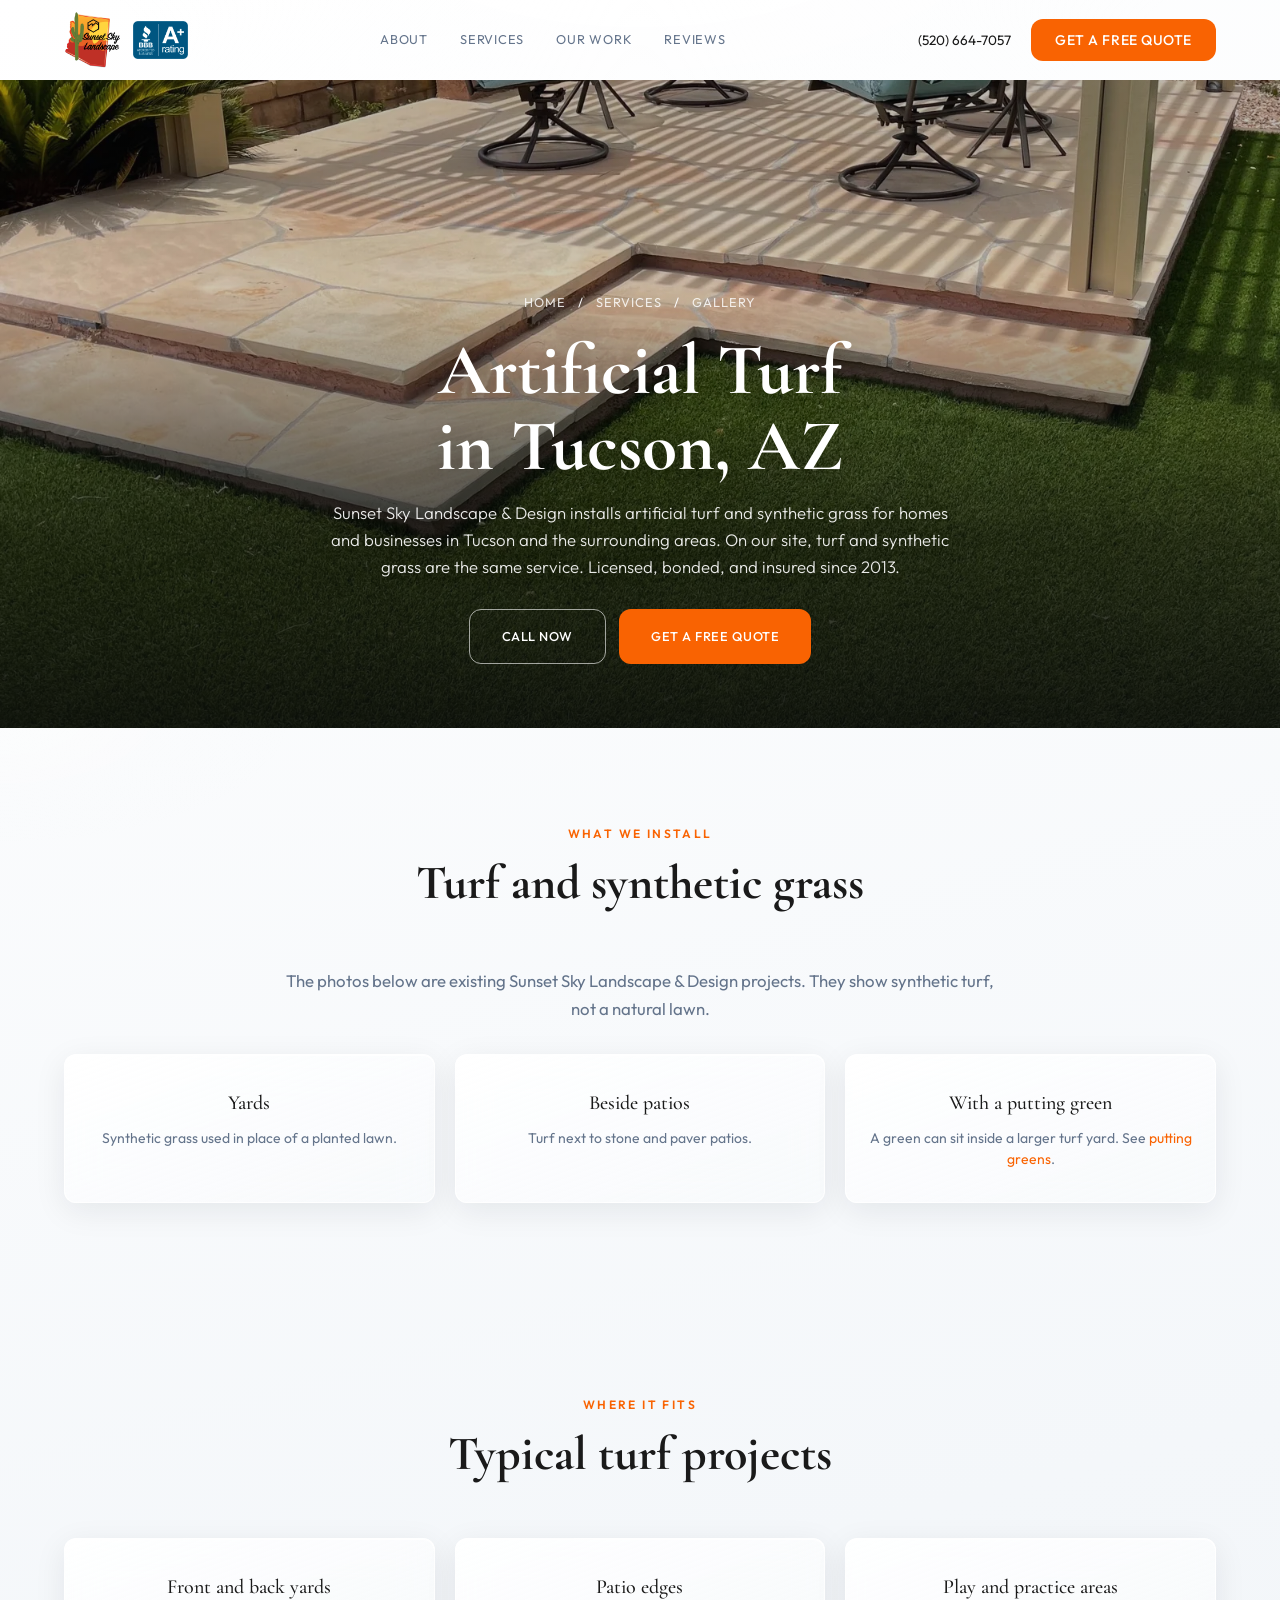
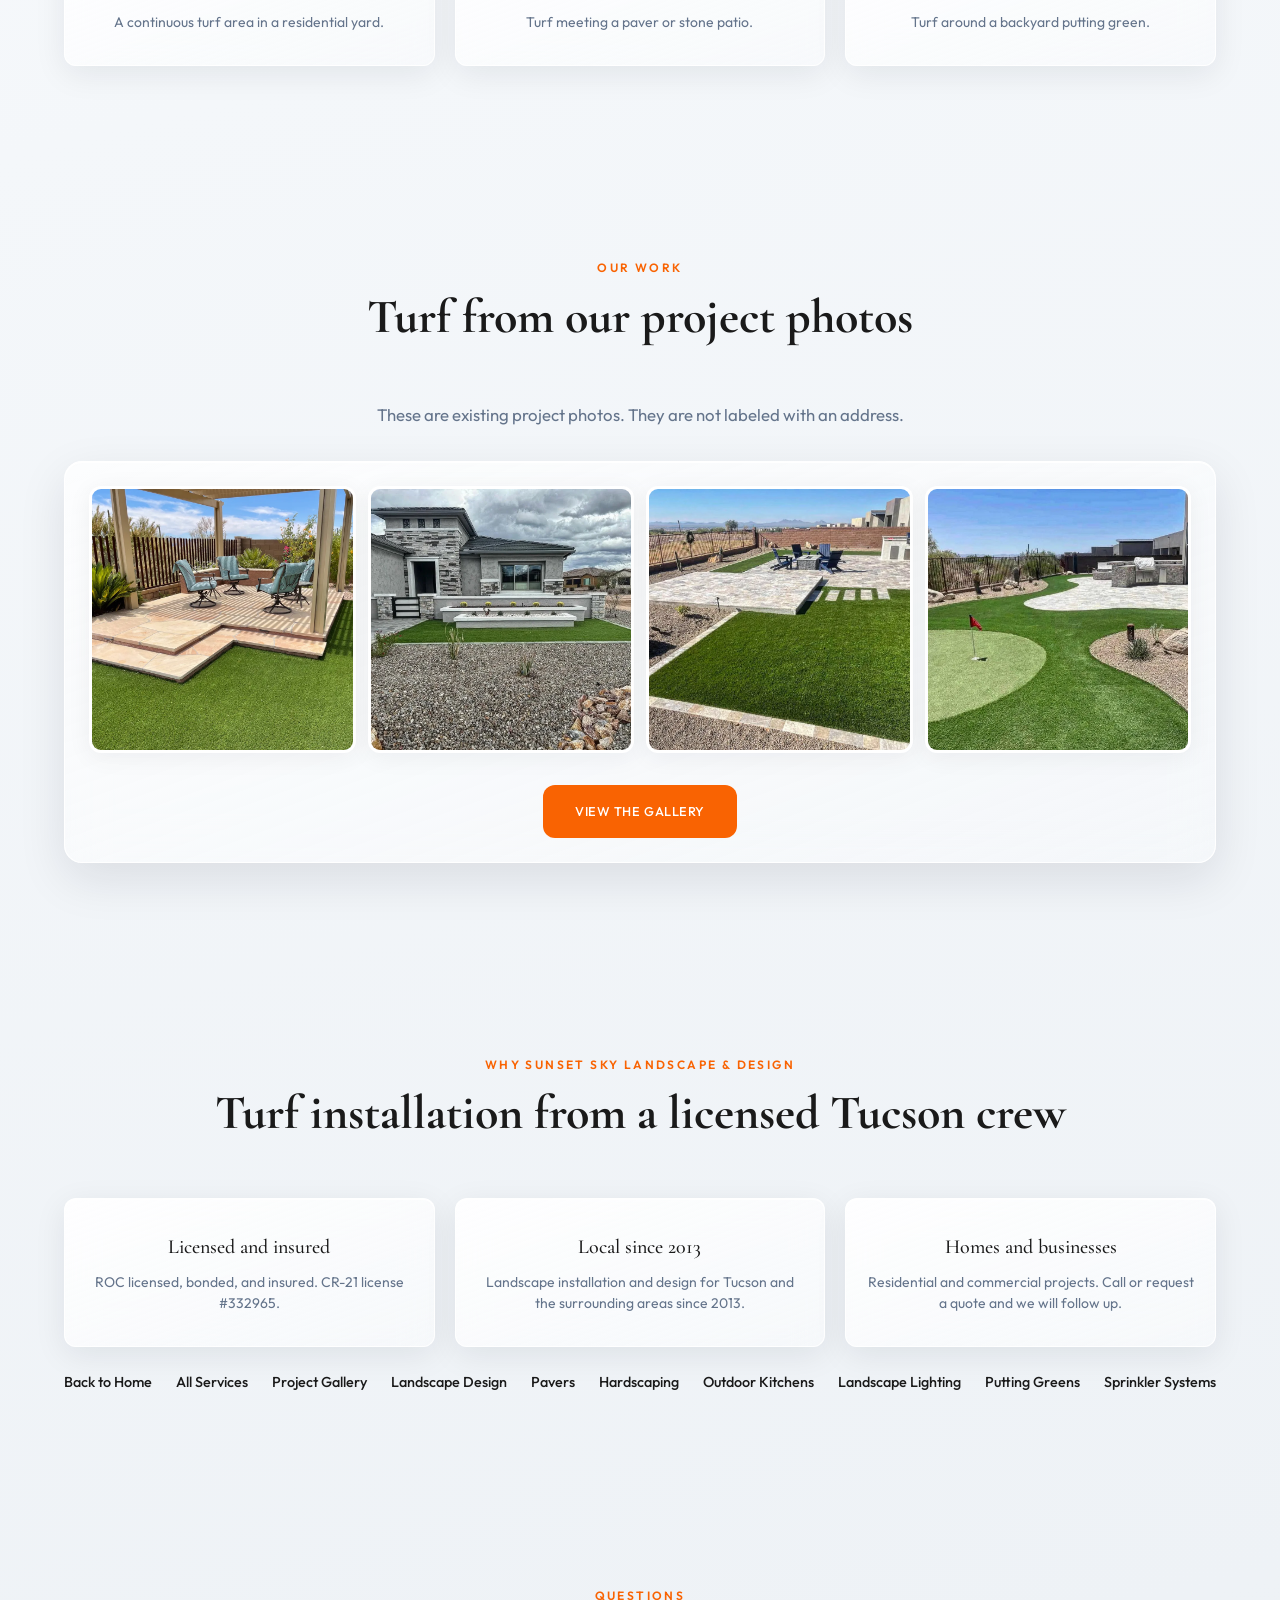
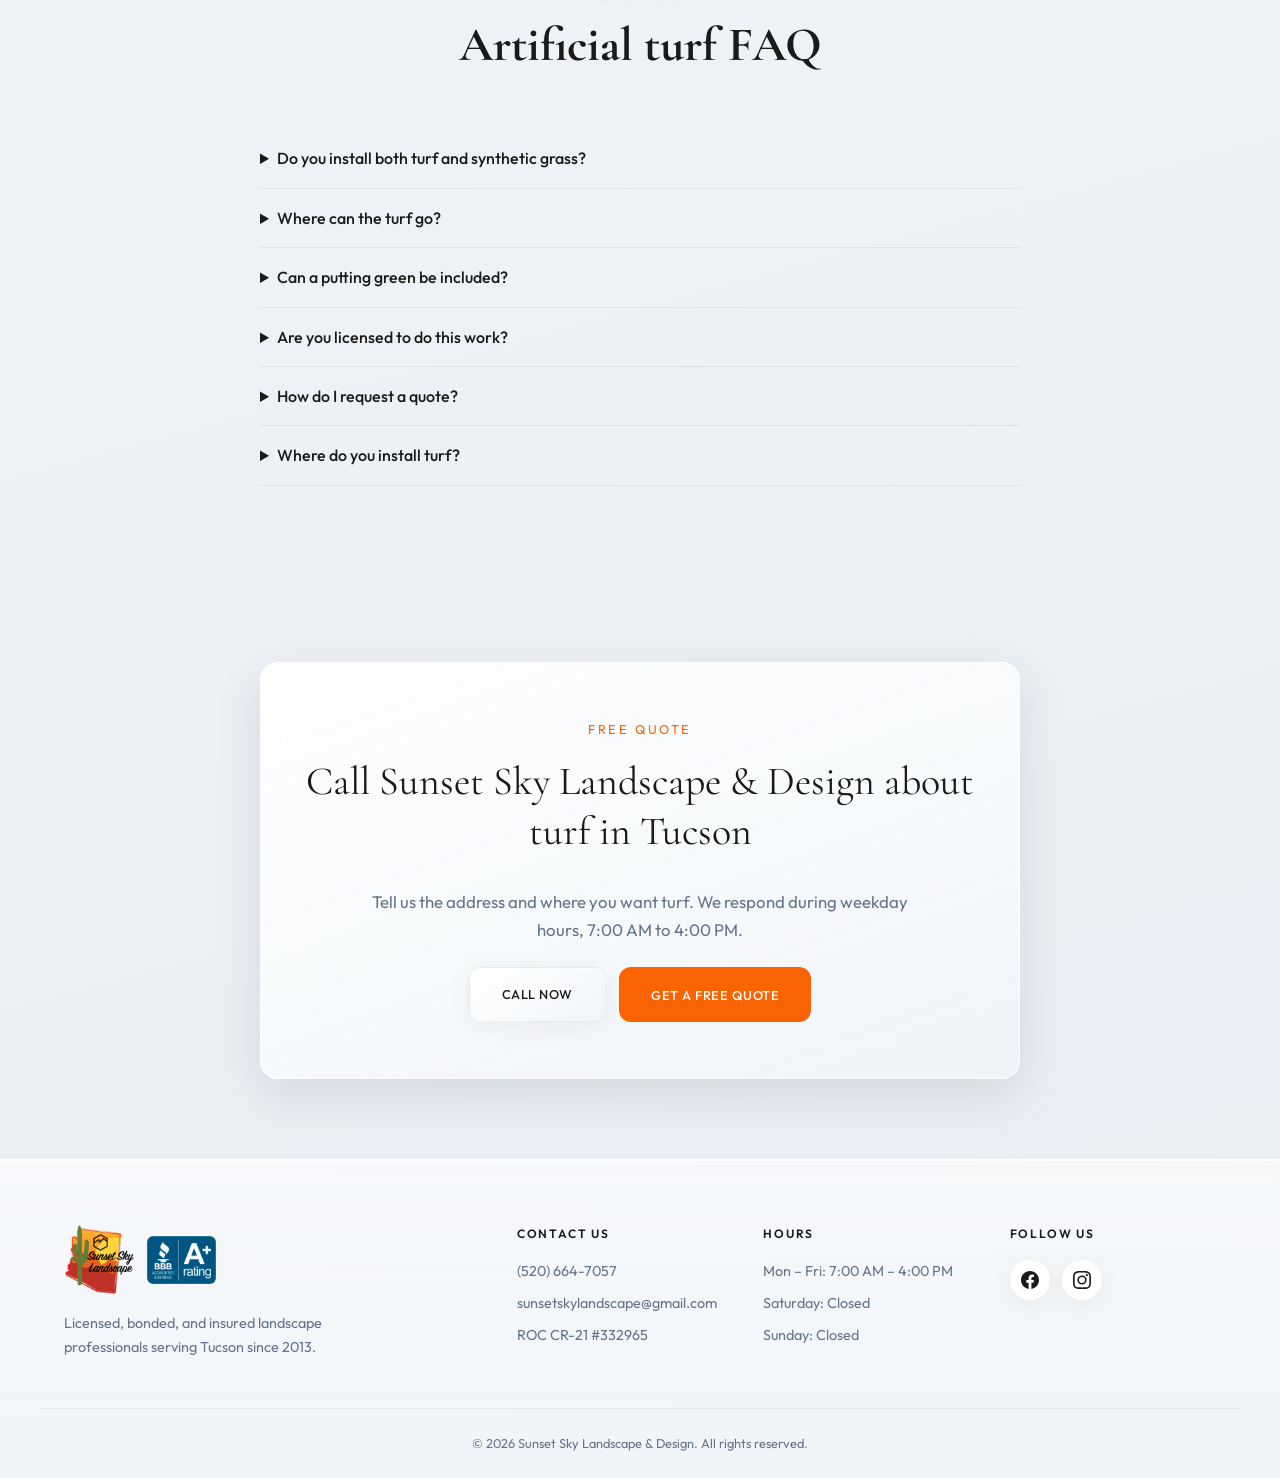
==== commit e251a70e: "Use the full company name Sunset Sky Landscape & Design across the site. Co-authored-by: Cursor <cur" ====
--- a/artificial-turf-tucson/index.html
+++ b/artificial-turf-tucson/index.html
@@ -4,13 +4,13 @@
   <meta charset="UTF-8">
   <meta name="viewport" content="width=device-width, initial-scale=1.0">
   <meta name="description" content="Artificial turf and synthetic grass installation in Tucson, Arizona. Licensed ROC CR-21 #332965. Call (520) 664-7057 for a free quote.">
-  <title>Artificial Turf in Tucson, AZ | Sunset Sky Landscape</title>
+  <title>Artificial Turf in Tucson, AZ | Sunset Sky Landscape &amp; Design</title>
   <link rel="canonical" href="https://www.sunsetskylandscape.com/artificial-turf-tucson/">
   <meta name="robots" content="index, follow">
   <meta property="og:type" content="website">
-  <meta property="og:site_name" content="Sunset Sky Landscape & Design">
+  <meta property="og:site_name" content="Sunset Sky Landscape &amp; Design">
   <meta property="og:locale" content="en_US">
-  <meta property="og:title" content="Artificial Turf in Tucson, AZ | Sunset Sky Landscape">
+  <meta property="og:title" content="Artificial Turf in Tucson, AZ | Sunset Sky Landscape &amp; Design">
   <meta property="og:description" content="Artificial turf and synthetic grass installation in Tucson, Arizona. Licensed ROC CR-21 #332965. Call (520) 664-7057 for a free quote.">
   <meta property="og:url" content="https://www.sunsetskylandscape.com/artificial-turf-tucson/">
   <meta property="og:image" content="https://www.sunsetskylandscape.com/assets/gallery/gallery-36.jpg">
@@ -19,7 +19,7 @@
   <meta property="og:image:height" content="1600">
   <meta property="og:image:alt" content="Artificial turf beside a stone patio">
   <meta name="twitter:card" content="summary_large_image">
-  <meta name="twitter:title" content="Artificial Turf in Tucson, AZ | Sunset Sky Landscape">
+  <meta name="twitter:title" content="Artificial Turf in Tucson, AZ | Sunset Sky Landscape &amp; Design">
   <meta name="twitter:description" content="Artificial turf and synthetic grass installation in Tucson, Arizona. Licensed ROC CR-21 #332965. Call (520) 664-7057 for a free quote.">
   <meta name="twitter:image" content="https://www.sunsetskylandscape.com/assets/gallery/gallery-36.jpg">
   <meta name="twitter:image:alt" content="Artificial turf beside a stone patio">
@@ -45,7 +45,7 @@
       "email": "sunsetskylandscape@gmail.com",
       "image": "https://www.sunsetskylandscape.com/assets/gallery/gallery-36.jpg",
       "logo": "https://www.sunsetskylandscape.com/assets/logo-dark.png",
-      "description": "Sunset Sky Landscape \u2014 licensed, bonded, and insured landscape design and construction serving Tucson, Arizona since 2013.",
+      "description": "Sunset Sky Landscape & Design \u2014 licensed, bonded, and insured landscape design and construction serving Tucson, Arizona since 2013.",
       "areaServed": {
         "@type": "AdministrativeArea",
         "name": "Tucson, Arizona and surrounding areas"
@@ -114,7 +114,7 @@
           "name": "Are you licensed to do this work?",
           "acceptedAnswer": {
             "@type": "Answer",
-            "text": "Yes. Sunset Sky Landscape is licensed, bonded, and insured. Our Arizona ROC license is CR-21 #332965. We have served Tucson and the surrounding areas since 2013."
+            "text": "Yes. Sunset Sky Landscape & Design is licensed, bonded, and insured. Our Arizona ROC license is CR-21 #332965. We have served Tucson and the surrounding areas since 2013."
           }
         },
         {
@@ -145,7 +145,7 @@
     <div class="header__inner container">
       <div class="header__brand">
         <a href="../index.html" class="logo">
-          <img src="../assets/logo-dark.png" alt="Sunset Sky Landscape & Design" class="logo__img logo__img--loaded">
+          <img src="../assets/logo-dark.png" alt="Sunset Sky Landscape &amp; Design" class="logo__img logo__img--loaded">
           <span class="logo__text">
             <span class="logo__main">Sunset Sky</span>
             <span class="logo__sub">Landscape & Design</span>
@@ -187,7 +187,7 @@
           <a href="../gallery.html">Gallery</a>
         </nav>
         <h1>Artificial Turf<br> in Tucson, AZ</h1>
-        <p class="service-hero__lead">Sunset Sky Landscape installs artificial turf and synthetic grass for homes and businesses in Tucson and the surrounding areas. On our site, turf and synthetic grass are the same service. Licensed, bonded, and insured since 2013.</p>
+        <p class="service-hero__lead">Sunset Sky Landscape &amp; Design installs artificial turf and synthetic grass for homes and businesses in Tucson and the surrounding areas. On our site, turf and synthetic grass are the same service. Licensed, bonded, and insured since 2013.</p>
         <div class="service-actions">
           <a href="tel:5206647057" class="btn btn--outline btn--lg">Call Now</a>
           <button type="button" class="btn btn--primary btn--lg" data-open-quote>Get a Free Quote</button>
@@ -202,7 +202,7 @@
           <h2 class="section-title">Turf and synthetic grass</h2>
         </div>
         <div class="service-copy">
-          <p class="section-body">The photos below are existing Sunset Sky projects. They show synthetic turf, not a natural lawn.</p>
+          <p class="section-body">The photos below are existing Sunset Sky Landscape &amp; Design projects. They show synthetic turf, not a natural lawn.</p>
         </div>
                 <div class="service-grid">
           <article class="highlight-card">
@@ -276,7 +276,7 @@
         <section class="section" id="why-sunset-sky">
       <div class="container">
         <div class="section-header">
-          <span class="section-label">Why Sunset Sky</span>
+          <span class="section-label">Why Sunset Sky Landscape &amp; Design</span>
           <h2 class="section-title">Turf installation from a licensed Tucson crew</h2>
         </div>
                 <div class="service-grid">
@@ -329,7 +329,7 @@
           </details>
           <details>
             <summary>Are you licensed to do this work?</summary>
-            <p>Yes. Sunset Sky Landscape is licensed, bonded, and insured. Our Arizona ROC license is CR-21 #332965. We have served Tucson and the surrounding areas since 2013.</p>
+            <p>Yes. Sunset Sky Landscape &amp; Design is licensed, bonded, and insured. Our Arizona ROC license is CR-21 #332965. We have served Tucson and the surrounding areas since 2013.</p>
           </details>
           <details>
             <summary>How do I request a quote?</summary>
@@ -346,7 +346,7 @@
     <section class="cta-banner">
       <div class="container cta-banner__inner">
         <p class="cta-banner__eyebrow">Free quote</p>
-        <h2>Call Sunset Sky about turf in Tucson</h2>
+        <h2>Call Sunset Sky Landscape &amp; Design about turf in Tucson</h2>
         <p class="section-body">Tell us the address and where you want turf. We respond during weekday hours, 7:00 AM to 4:00 PM.</p>
         <div class="service-actions">
           <a href="tel:5206647057" class="btn btn--secondary btn--lg">Call Now</a>
@@ -361,7 +361,7 @@
       <div class="footer__brand">
         <div class="footer__brand-top">
           <a href="../index.html" class="logo logo--footer">
-            <img src="../assets/logo-dark.png" alt="Sunset Sky Landscape & Design" class="logo__img logo__img--footer logo__img--loaded">
+            <img src="../assets/logo-dark.png" alt="Sunset Sky Landscape &amp; Design" class="logo__img logo__img--footer logo__img--loaded">
             <span class="logo__text">
               <span class="logo__main">Sunset Sky</span>
               <span class="logo__sub">Landscape & Design</span>
@@ -408,7 +408,7 @@
       </div>
     </div>
     <div class="footer__bottom container">
-      <p>&copy; 2026 Sunset Sky Landscape. All rights reserved.</p>
+      <p>&copy; 2026 Sunset Sky Landscape &amp; Design. All rights reserved.</p>
     </div>
   </footer>
 
--- a/css/styles.css
+++ b/css/styles.css
@@ -1,5 +1,5 @@
 /* ============================================
-   Sunset Sky Landscape — Premium Site Styles
+   Sunset Sky Landscape & Design — Premium Site Styles
    ============================================ */
 
 :root {
@@ -1990,6 +1990,12 @@
   grid-template-columns: repeat(3, 1fr);
 }
 
+@media (min-width: 769px) {
+  .gallery__grid--kitchens .gallery__item {
+    aspect-ratio: 4 / 3;
+  }
+}
+
 .service-page .gallery__item,
 .service-page .gallery__item:hover {
   cursor: default;
